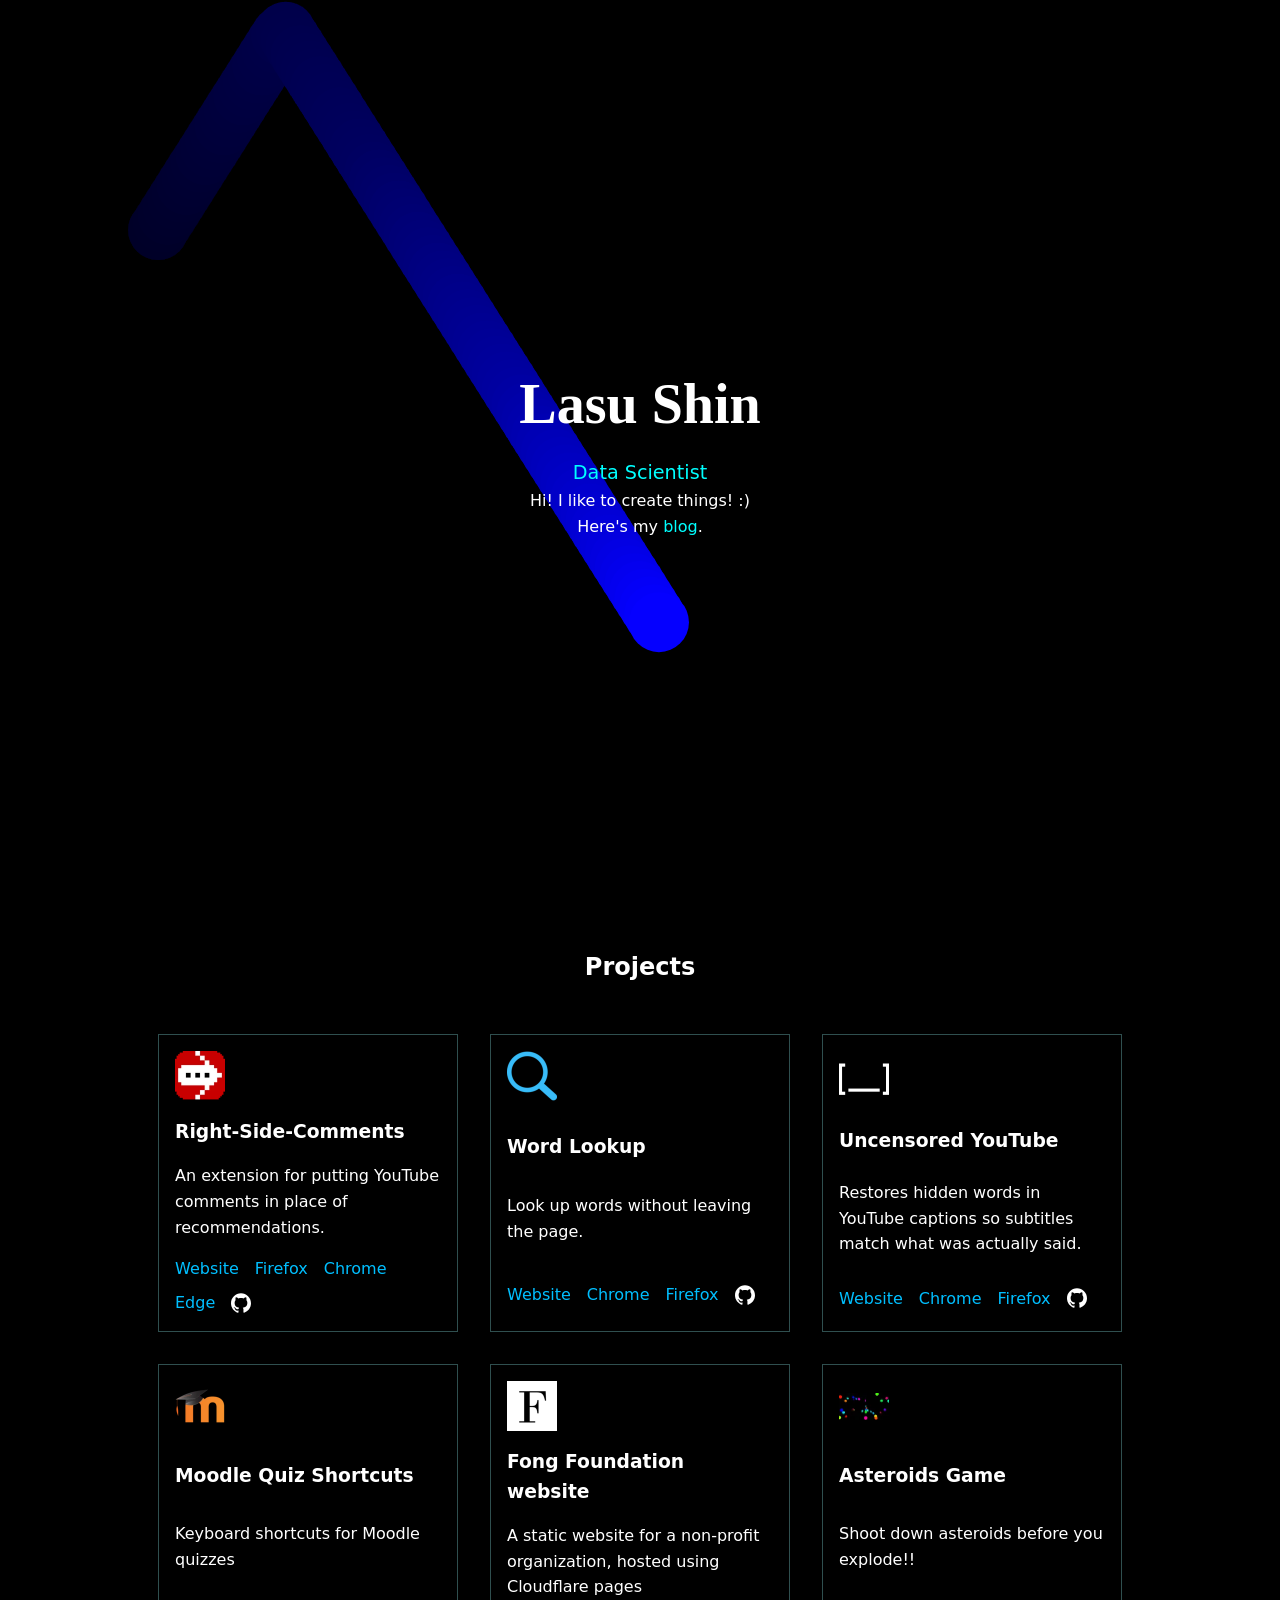
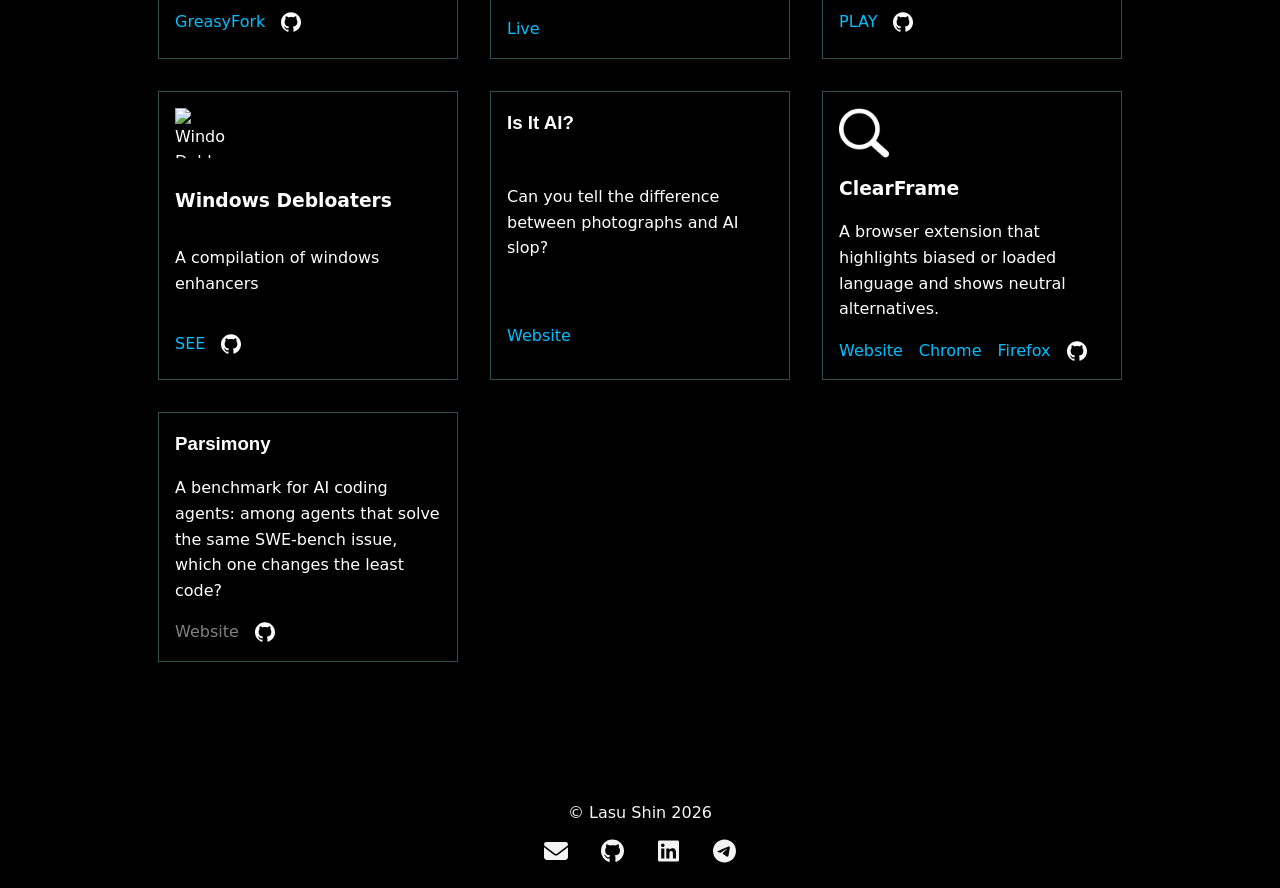
==== index.html @ c6acee77 "Update project pages, add Parsimony, harden headers - Rewrite Word Lookup page for v0.3.0 with scree" ====
<!DOCTYPE html>
<html lang="en">
<head>
    <meta charset="UTF-8">
    <meta name="viewport" content="width=device-width, initial-scale=1.0">
    <title>Lasu Shin | Data Scientist</title>
    <meta name="description" content="Lasu Shin is a data scientist building RAG systems, data visualizations, browser extensions, and web tools.">
    <meta name="author" content="Lasu Shin">
    <meta name="robots" content="index,follow,max-image-preview:large">
    <meta name="theme-color" content="#000000">
    <link rel="canonical" href="https://lasu.dev/">
    <meta property="og:title" content="Lasu Shin | Data Scientist">
    <meta property="og:description" content="Projects and writing by Lasu Shin, including RAG systems, data visualizations, browser extensions, and web tools.">
    <meta property="og:type" content="website">
    <meta property="og:url" content="https://lasu.dev/">
    <meta property="og:site_name" content="lasu.dev">
    <meta property="og:image" content="https://lasu.dev/favicon.png">
    <meta name="twitter:card" content="summary">
    <meta name="twitter:title" content="Lasu Shin | Data Scientist">
    <meta name="twitter:description" content="RAG systems, data visualizations, browser extensions, web tools, and writing by Lasu Shin.">
    <meta name="twitter:image" content="https://lasu.dev/favicon.png">
    <link rel="icon" href="favicon.png" type="image/png">
    <link rel="stylesheet" href="styles.css">
    <link rel="stylesheet" href="assets/site-chrome.css">
    <script type="application/ld+json">
        {
            "@context": "https://schema.org",
            "@type": "Person",
            "name": "Lasu Shin",
            "url": "https://lasu.dev/",
            "jobTitle": "Data Scientist",
            "sameAs": [
                "https://github.com/La5u",
                "https://linkedin.com/in/lasushin",
                "https://t.me/lasushin"
            ]
        }
    </script>
</head>
<body>
    <div id="particles-js" aria-hidden="true"></div>
    <main class="container">
        <header>
            <h1 id="name" class="random-font">Lasu Shin</h1>
            <p class="subtitle">Data Scientist</p>
            <p>Hi! I like to create things! :)<br>
          Here's my <a href="blog">blog</a>.</p>

        </header>

        <section aria-labelledby="projects">
        <h2 id="projects">Projects</h2>

        <div class="project-grid">
            <article class="project-card">
                <img src="rsc.webp" width="50" height="50" alt="Right-Side-Comments extension icon" loading="lazy" decoding="async">
                <h3>Right-Side-Comments</h3>
                <p>An extension for putting YouTube comments in place of recommendations.</p>
                <div class="project-links">
                    <a href="right-side-comments/" target="_blank" rel="noreferrer">Website</a>

                    <a href="https://addons.mozilla.org/en-US/firefox/addon/right-side-comments/" target="_blank" rel="noreferrer">Firefox</a>

                    <a href="https://chromewebstore.google.com/detail/right-side-commments/dbbdaiekbopmfbjdchgggfeabapnacnh" target="_blank" rel="noreferrer">Chrome</a>
                    <a href="https://microsoftedge.microsoft.com/addons/detail/ijamadlnojogehkdlgpgmhohcffpofld" target="_blank" rel="noreferrer">Edge</a>
                    <a class="github-link" href="https://github.com/La5u/Right-Side-Comments" target="_blank" rel="noreferrer" aria-label="Right-Side-Comments GitHub repository"><span class="sr-only">GitHub</span></a>
                </div>
            </article>
            <article class="project-card">
                <img src="word-lookup/assets/icon-tile.webp" width="50" height="50" alt="Word Lookup icon" loading="lazy" decoding="async">
                <h3>Word Lookup</h3>
                <p>Look up words without leaving the page.</p>
                <div class="project-links">
                    <a href="word-lookup/" target="_blank" rel="noreferrer">Website</a>
                    <a href="https://chromewebstore.google.com/detail/word-lookup/fmkaeiligcgpdmmblhkjangciejijpco" target="_blank" rel="noreferrer">Chrome</a>
                    <a href="https://addons.mozilla.org/en-US/firefox/addon/word_lookup/" target="_blank" rel="noreferrer">Firefox</a>
                    <a class="github-link" href="https://github.com/La5u/word-lookup" target="_blank" rel="noreferrer" aria-label="Word Lookup GitHub repository"><span class="sr-only">GitHub</span></a>
                </div>
            </article>
            <article class="project-card">
                <img src="assets/uncensored.png" alt="Uncensored YouTube icon" loading="lazy" decoding="async">
                <h3>Uncensored YouTube</h3>
                <p>Restores hidden words in YouTube captions so subtitles match what was actually said.</p>
                <div class="project-links">
                    <a href="uncensored/" target="_blank" rel="noreferrer">Website</a>
                    <a href="https://chromewebstore.google.com/detail/uncensored-youtube/mbclkeohmlkedanbdcinenopclibbjko" target="_blank" rel="noreferrer">Chrome</a>
                    <a href="https://addons.mozilla.org/en-US/firefox/addon/uncensored/" target="_blank" rel="noreferrer">Firefox</a>
                    <a class="github-link" href="https://github.com/La5u/Uncensored-Youtube" target="_blank" rel="noreferrer" aria-label="Uncensored YouTube GitHub repository"><span class="sr-only">GitHub</span></a>
                </div>
            </article>
            <article class="project-card">
                <img src="moodle.webp" width="50" height="50" alt="Moodle Quiz Shortcuts icon" loading="lazy" decoding="async">
                <h3>Moodle Quiz Shortcuts</h3>
                <p>Keyboard shortcuts for Moodle quizzes</p>
                <div class="project-links">
                    <a href="https://greasyfork.org/en/scripts/524310-moodle-quiz-shorcuts" target="_blank" rel="noreferrer">GreasyFork</a>
                    <a class="github-link" href="https://github.com/La5u/Moodle-Quiz-Shortcuts" target="_blank" rel="noreferrer" aria-label="Moodle Quiz Shortcuts GitHub repository"><span class="sr-only">GitHub</span></a>
                </div>
            </article>
            <article class="project-card">
                <img src="F.webp" width="50" height="50" alt="Fong Foundation website icon" loading="lazy" decoding="async">
                <h3>Fong Foundation website</h3>

                <p>A static website for a non-profit organization, hosted using Cloudflare pages</p>
                <div class="project-links">
                    <a href="https://fongfoundation.org" target="_blank" rel="noreferrer">Live</a>
                </div>
            </article>
            <article class="project-card">
                <img src="space.webp" width="50" height="50" alt="Asteroids Game screenshot" loading="lazy" decoding="async">
                <h3>Asteroids Game</h3>
                <p>Shoot down asteroids before you explode!!</p>
                <div class="project-links">
                    <a href="https://la5u.github.io/asteroids" target="_blank" rel="noreferrer">PLAY</a>
                    <a class="github-link" href="https://github.com/La5u/asteroids" target="_blank" rel="noreferrer" aria-label="Asteroids Game GitHub repository"><span class="sr-only">GitHub</span></a>
                </div>
            </article>
            <article class="project-card">
                <img src="windows.png" alt="Windows Debloaters icon" loading="lazy" decoding="async">
                <h3>Windows Debloaters</h3>
                <p>A compilation of windows enhancers</p>
                <div class="project-links">
                    <a href="https://la5u.github.io/windows-debloaters" target="_blank" rel="noreferrer">SEE</a>
                    <a class="github-link" href="https://github.com/La5u/windows-debloaters" target="_blank" rel="noreferrer" aria-label="Windows Debloaters GitHub repository"><span class="sr-only">GitHub</span></a>
                </div>
            </article>
            <article class="project-card">
                <h3 class="text-title">Is It AI?</h3>
                <p>Can you tell the difference between photographs and AI slop?</p>
                <div class="project-links">
                    <a href="https://isitai.lasu.dev" target="_blank" rel="noreferrer">Website</a>
                </div>
            </article>
            <article class="project-card">
                <img class="invert-icon" src="clearframe.png" width="50" height="50" alt="ClearFrame icon" loading="lazy" decoding="async">
                <h3>ClearFrame</h3>
                <p>A browser extension that highlights biased or loaded language and shows neutral alternatives.</p>
                <div class="project-links">
                    <a href="clearframe/" target="_blank" rel="noreferrer">Website</a>
                    <a href="https://chromewebstore.google.com/detail/clearframe/nkijmgimgocgagenbmgjjchaepjlcked" target="_blank" rel="noreferrer">Chrome</a>
                    <a href="https://addons.mozilla.org/en-US/firefox/addon/clearframe/" target="_blank" rel="noreferrer">Firefox</a>
                    <a class="github-link" href="https://github.com/La5u/clearframe" target="_blank" rel="noreferrer" aria-label="ClearFrame GitHub repository"><span class="sr-only">GitHub</span></a>
                </div>
            </article>
            <article class="project-card">
                <h3 class="text-title">Parsimony</h3>
                <p>A benchmark for AI coding agents: among agents that solve the same SWE-bench issue, which one changes the least code?</p>
                <div class="project-links">
                    <span class="project-link-soon" title="Coming soon">Website</span>
                    <a class="github-link" href="https://github.com/La5u/Parsimony" target="_blank" rel="noreferrer" aria-label="Parsimony GitHub repository"><span class="sr-only">GitHub</span></a>
                </div>
            </article>
        </div>
        <a class="hidden-source-link" href="https://github.com/La5u/lasu.dev" target="_blank" rel="noreferrer">Source code</a>
        </section>

    </main>
    <footer class="site-footer">
        <p class="copyright">© Lasu Shin <span data-current-year>2026</span></p>
        <nav class="social-links">

            <a href="mailto:lasushin@proton.me" target="_blank" rel="noreferrer" class="social-icon" aria-label="Email Lasu Shin">
                <span class="site-icon site-icon--envelope" aria-hidden="true"></span>
            </a>
            <a href="https://github.com/La5u" target="_blank" rel="noreferrer" class="social-icon" aria-label="Lasu Shin on GitHub">
                <span class="site-icon site-icon--github" aria-hidden="true"></span>
            </a>
            <a href="https://linkedin.com/in/lasushin" target="_blank" rel="noreferrer" class="social-icon" aria-label="Lasu Shin on LinkedIn">
                <span class="site-icon site-icon--linkedin" aria-hidden="true"></span>
            </a>
            <a href="https://t.me/lasushin" target="_blank" rel="noreferrer" class="social-icon" aria-label="Lasu Shin on Telegram">
                <span class="site-icon site-icon--telegram" aria-hidden="true"></span>
            </a>

        </nav>

    </footer>
    <script defer src="particles-config.js"></script>
    <script defer src="bounce-animation.js"></script>
    <script defer src="app.js"></script>
</body>
</html>
---- styles.css ----
* {
    margin: 0;
    padding: 0;
    box-sizing: border-box;
    scrollbar-width: none;
}

body {
    font-family: 'Segoe UI', system-ui, -apple-system, sans-serif;
    line-height: 1.6;
    color: white;
    background-color: black;
}

.container {
    margin: 0 auto;
    display: grid;
}

header {
    position: absolute;
    top: 50%;
    left: 50%;
    transform: translate(-50%, -50%);
    text-align: center;
    color: white;
    z-index: 10;
}
header a{
  color: cyan;
  text-decoration: none;
}

h1 {
    font-size: 3.5rem;
    margin-bottom: 0.5rem;
    color: white;
}


.subtitle {
    font-size: 1.2rem;
    color: #0ff;
}


h2 {
    text-align: center;
    margin: 3rem;
    color: white;
}

.project-grid {
    display: grid;
    grid-template-columns: repeat(auto-fill, 300px);
    justify-content: center;
    gap: 2rem;
    margin-bottom: 4rem;
}

.project-card {
    display:inline-grid;
    background: black;
    color: white;
    padding: 1rem;
    border: 1px solid darkslategray;
    transition: transform 0.4s ease;
    width: 300px;
}

.project-card:hover {
    transform: translateY(-5px);
}

.project-card--pending {
    opacity: 0;
    transform: translateY(20px);
}

.project-card--visible {
    opacity: 1;
    transform: translateY(0);
    transition: opacity 0.5s ease, transform 0.5s ease;
}

.project-card h3 {
    margin-bottom: 1rem;
    color: white;
}

.project-card .text-title {
    font-family: Arial, Helvetica, sans-serif;
    font-weight: 800;
}


.project-links {
    margin-top: 1rem;
    display: flex;
    flex-wrap: wrap;
    align-items: center;
    gap: 0.5rem 1rem;
}

.project-links a {
    text-decoration: none;
    color: deepskyblue;
    font-weight: 500;
}

.project-link-soon {
    color: gray;
    font-weight: 500;
    cursor: default;
}

.project-links a:hover {
    text-decoration: underline;
    color: white;
}

.project-card img {
    width: 50px;
    height: 50px;
    object-fit: contain;
    margin-bottom: 1rem;
}

.invert-icon {
    filter: invert(1);
}

.hidden-source-link {
    display: inline-block;
    margin-top: 1rem;
    color: #000;
    text-decoration: none;
}

.hidden-source-link:hover,
.hidden-source-link:focus-visible {
    color: white;
    text-decoration: underline;
}

#particles-js {
    z-index: 0;
    position: relative;
    height: 100vh;
    overflow: hidden;
    background: #000;
    pointer-events: auto;
}

.bounce-canvas {
    position: absolute;
    inset: 0;
    display: block;
    width: 100%;
    height: 100%;
    pointer-events: none;
}
a.github-link {
    display: inline-block;
    width: 20px;
    height: 20px;
    background-image: url('assets/browser-icons/github.svg');
    background-size: contain;
    background-repeat: no-repeat;
    background-position: center;
    filter: invert(1);
    transition: transform 0.2s ease;
}

.sr-only {
    position: absolute;
    width: 1px;
    height: 1px;
    padding: 0;
    margin: -1px;
    overflow: hidden;
    clip: rect(0, 0, 0, 0);
    white-space: nowrap;
    border: 0;
}

body.recommendations-page {
    min-height: 100vh;
    background:
        radial-gradient(circle at top left, rgba(0, 255, 255, 0.12), transparent 28%),
        radial-gradient(circle at top right, rgba(0, 191, 255, 0.08), transparent 22%),
        #050505;
}

.recommendations-shell {
    width: min(920px, calc(100vw - 2rem));
    margin: 0 auto;
    padding: 3rem 0 4rem;
}

.recommendations-hero {
    margin-bottom: 2rem;
}

.recommendations-hero h1 {
    font-size: clamp(1.75rem, 9vw, 3.5rem);
    overflow-wrap: anywhere;
    margin-bottom: 0.75rem;
}

.recommendations-hero p,
.recommendations-hero a {
    color: #c6fbff;
}

.recommendation-section {
    margin-bottom: 2rem;
    padding: 1.25rem 1.25rem 1rem;
    border: 1px solid #16343a;
    background: rgba(0, 0, 0, 0.72);
    backdrop-filter: blur(6px);
}

.recommendation-section h2 {
    margin: 0 0 1rem;
    text-align: left;
}

.recommendation-list {
    list-style: disc;
    padding-left: 1.25rem;
}

.recommendation-list li {
    margin-bottom: 0.85rem;
}

.recommendation-note {
    color: #9ec7cc;
}

.recommendation-link {
    color: #fff;
    text-decoration: none;
}

.recommendation-link:hover,
.recommendation-link:focus-visible {
    text-decoration: underline;
}

.risk-warning {
    margin-left: 0.3rem;
    color: #ffd43b;
    cursor: help;
}

.store-links {
    display: inline-flex;
    flex-wrap: wrap;
    align-items: center;
    gap: 0.5rem;
    margin-left: 0.5rem;
}

.store-link {
    display: inline-flex;
    align-items: center;
    justify-content: center;
    width: 1.85rem;
    height: 1.85rem;
    border: 1px solid #23444b;
    color: #7fe7ff;
    text-decoration: none;
}

.store-link:hover {
    color: #fff;
    border-color: #7fe7ff;
}

.paid-marker {
    color: #5cff8d;
    font-weight: 700;
}

@media (max-width: 640px) {
    .recommendations-shell {
        width: min(920px, calc(100vw - 1.25rem));
        padding-top: 1.5rem;
    }

    .recommendation-section {
        padding: 1rem 1rem 0.8rem;
    }
}
---- assets/site-chrome.css ----
:root {
  --site-bg: #000;
  --site-fg: #f4f4f5;
  --site-muted: #a1a1aa;
  --site-border: #27272a;
  --site-link: #d4d4d8;
  --site-max: 1100px;
}

.site-icon {
  display: inline-block;
  width: 1em;
  height: 1em;
  background-color: currentColor;
  vertical-align: -0.125em;
  -webkit-mask: center / contain no-repeat;
  mask: center / contain no-repeat;
}

.site-icon--envelope {
  -webkit-mask-image: url('/assets/icons/envelope.svg');
  mask-image: url('/assets/icons/envelope.svg');
}

.site-icon--github {
  -webkit-mask-image: url('/assets/icons/github.svg');
  mask-image: url('/assets/icons/github.svg');
}

.site-icon--linkedin {
  -webkit-mask-image: url('/assets/icons/linkedin.svg');
  mask-image: url('/assets/icons/linkedin.svg');
}

.site-icon--telegram {
  -webkit-mask-image: url('/assets/icons/telegram.svg');
  mask-image: url('/assets/icons/telegram.svg');
}

.site-icon--app-store-ios {
  -webkit-mask-image: url('/assets/icons/app-store-ios.svg');
  mask-image: url('/assets/icons/app-store-ios.svg');
}

.site-icon--google-play {
  -webkit-mask-image: url('/assets/icons/google-play.svg');
  mask-image: url('/assets/icons/google-play.svg');
}

.site-icon--steam {
  -webkit-mask-image: url('/assets/icons/steam.svg');
  mask-image: url('/assets/icons/steam.svg');
}

.site-icon--triangle-exclamation {
  -webkit-mask-image: url('/assets/icons/triangle-exclamation.svg');
  mask-image: url('/assets/icons/triangle-exclamation.svg');
}

.site-nav {
  border-bottom: 1px solid var(--site-border);
}

.site-nav__inner {
  width: min(var(--site-max), calc(100% - 2rem));
  margin: 0 auto;
  position: relative;
}

.site-nav__links {
  display: flex;
  flex-wrap: wrap;
  align-items: center;
  justify-content: center;
  gap: 1.5rem 3rem;
  min-height: 64px;
}

.site-nav__languages {
  position: absolute;
  top: 50%;
  right: 0;
  transform: translateY(-50%);
}

.site-nav a {
  color: var(--site-link);
  text-decoration: none;
}

.site-nav a:hover,
.site-nav a:focus-visible,
.site-nav a[aria-current="page"] {
  color: var(--site-fg);
}

.site-footer {
  margin-top: 1.5rem;
  padding: 0.5rem 1rem 1rem;
  color: var(--site-fg);
  text-align: center;
}

.site-footer .social-links {
  display: flex;
  flex-wrap: wrap;
  justify-content: center;
  gap: 2rem;
  padding-top: 0.5rem;
}

.site-footer .social-icon {
  color: inherit;
  font-size: 1.5rem;
  transition: color 0.3s ease;
}

.site-footer .social-icon:hover,
.site-footer .social-icon:focus-visible {
  color: var(--site-muted);
}

@media (max-width: 700px) {
  .site-nav__languages {
    position: static;
    padding-bottom: 0.75rem;
    text-align: center;
    transform: none;
  }
}

:focus-visible {
  outline: 2px solid currentColor;
  outline-offset: 3px;
}

@media (prefers-reduced-motion: reduce) {
  html {
    scroll-behavior: auto;
  }

  *,
  *::before,
  *::after {
    transition-duration: 0.01ms !important;
    animation-duration: 0.01ms !important;
    animation-iteration-count: 1 !important;
  }
}
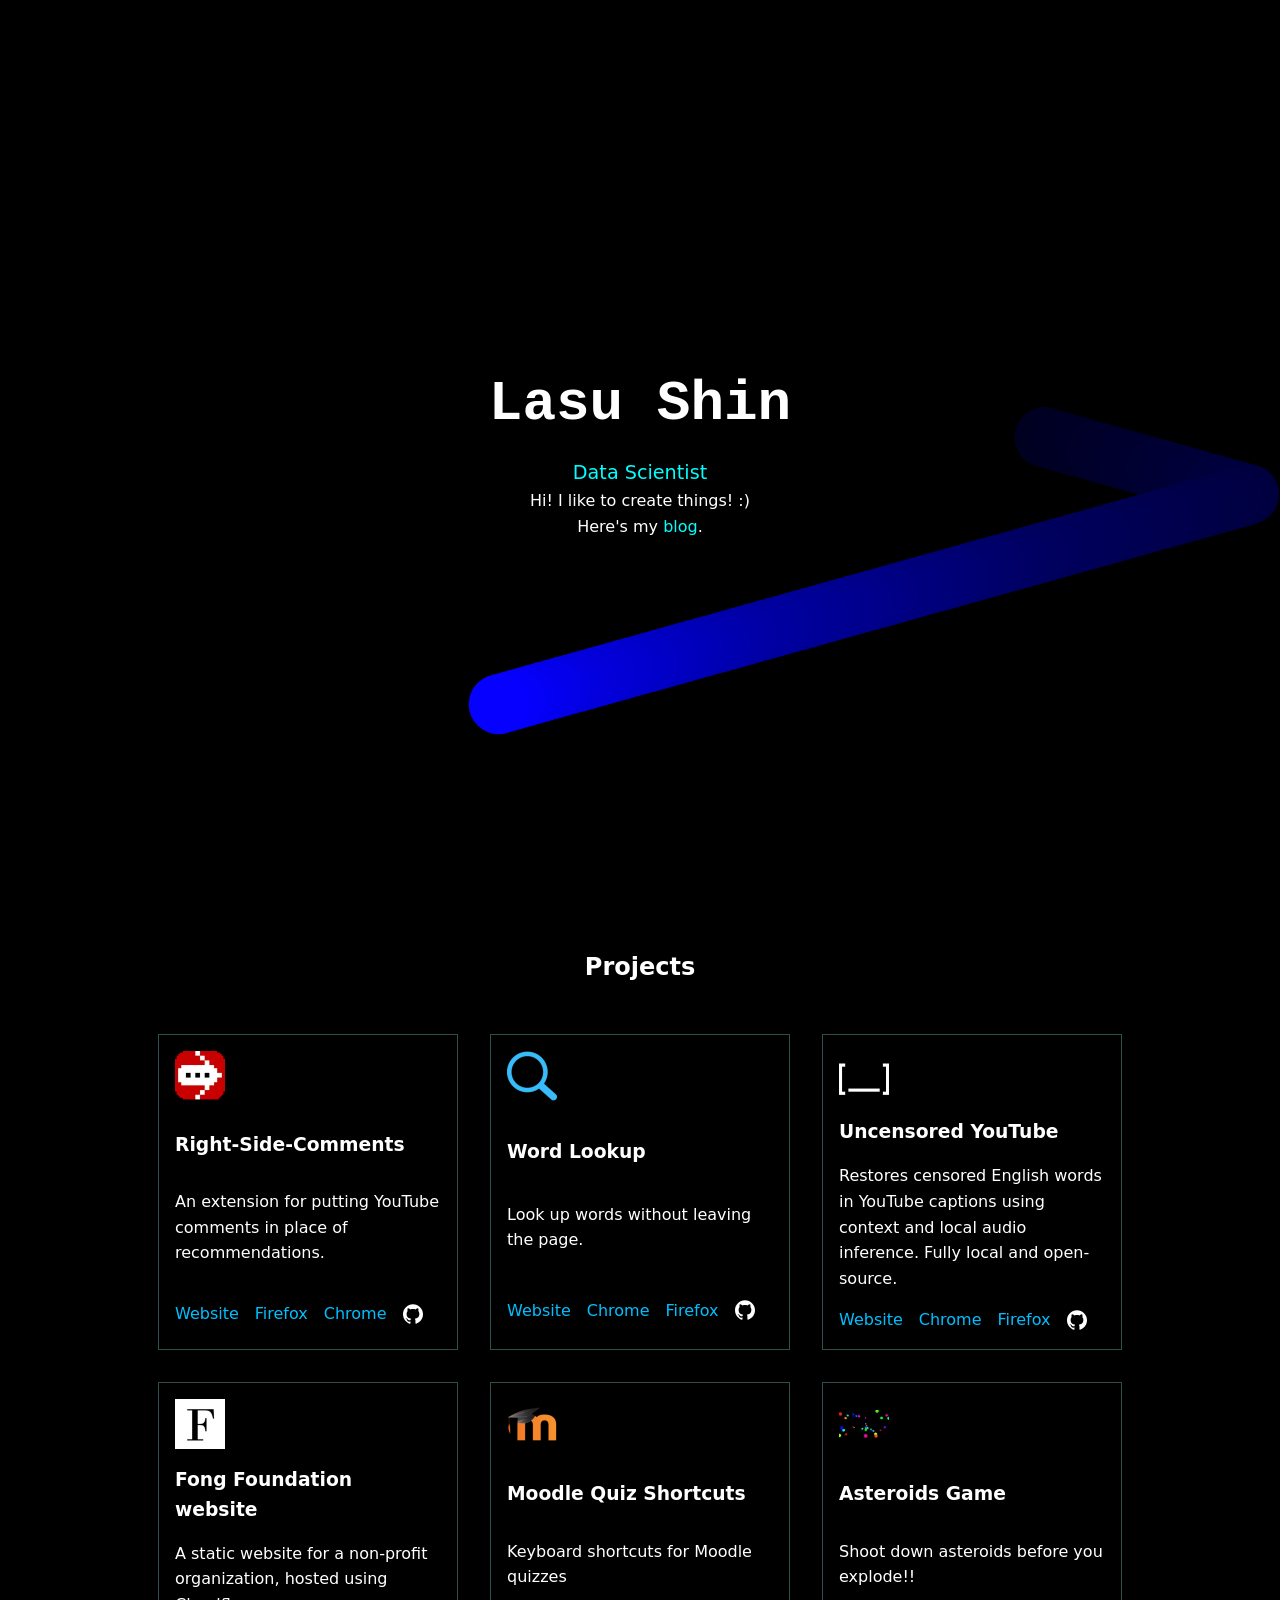
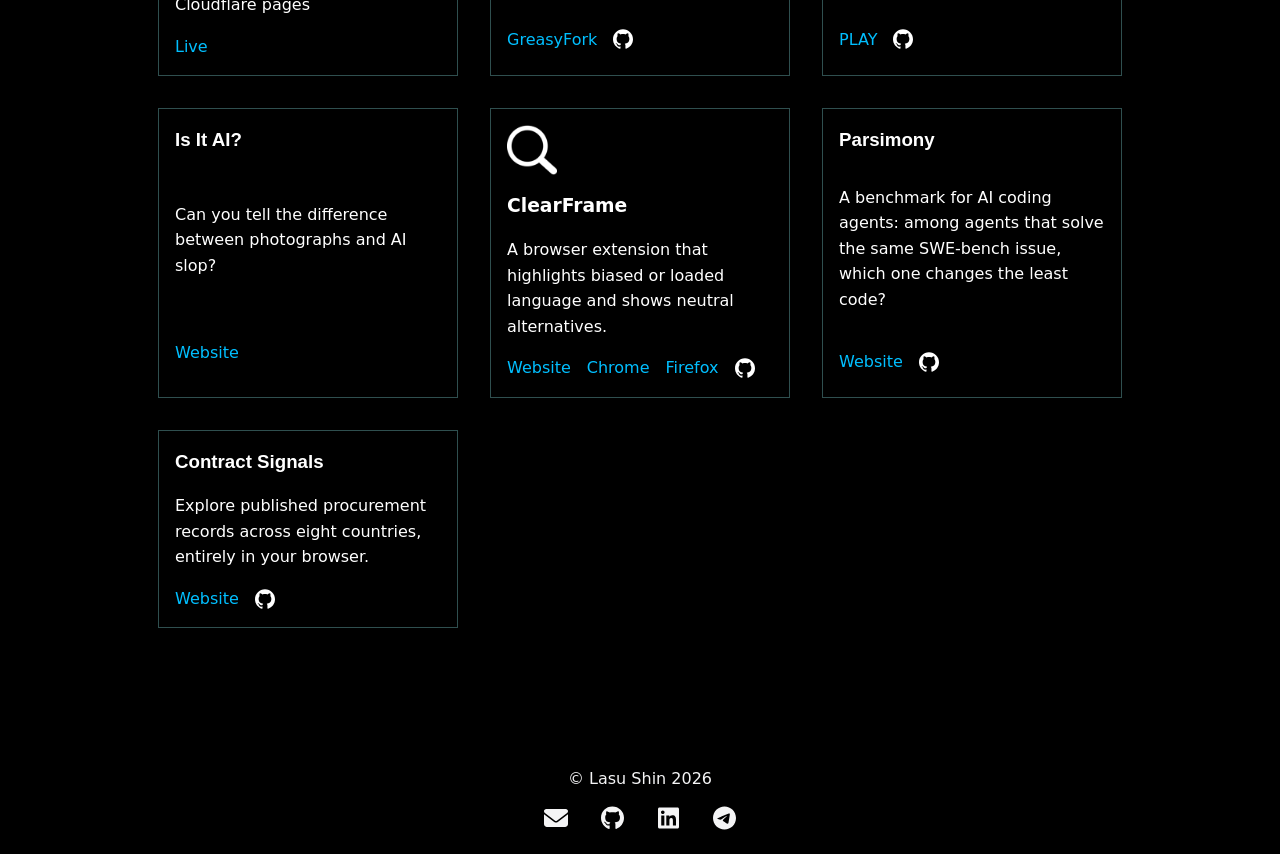
==== commit 2ef5b92a: "Update project listings and caption copy, add blog posts" ====
--- a/index.html
+++ b/index.html
@@ -62,7 +62,6 @@
                     <a href="https://addons.mozilla.org/en-US/firefox/addon/right-side-comments/" target="_blank" rel="noreferrer">Firefox</a>
 
                     <a href="https://chromewebstore.google.com/detail/right-side-commments/dbbdaiekbopmfbjdchgggfeabapnacnh" target="_blank" rel="noreferrer">Chrome</a>
-                    <a href="https://microsoftedge.microsoft.com/addons/detail/ijamadlnojogehkdlgpgmhohcffpofld" target="_blank" rel="noreferrer">Edge</a>
                     <a class="github-link" href="https://github.com/La5u/Right-Side-Comments" target="_blank" rel="noreferrer" aria-label="Right-Side-Comments GitHub repository"><span class="sr-only">GitHub</span></a>
                 </div>
             </article>
@@ -80,12 +79,21 @@
             <article class="project-card">
                 <img src="assets/uncensored.png" alt="Uncensored YouTube icon" loading="lazy" decoding="async">
                 <h3>Uncensored YouTube</h3>
-                <p>Restores hidden words in YouTube captions so subtitles match what was actually said.</p>
+                <p>Restores censored English words in YouTube captions using context and local audio inference. Fully local and open-source.</p>
                 <div class="project-links">
                     <a href="uncensored/" target="_blank" rel="noreferrer">Website</a>
                     <a href="https://chromewebstore.google.com/detail/uncensored-youtube/mbclkeohmlkedanbdcinenopclibbjko" target="_blank" rel="noreferrer">Chrome</a>
                     <a href="https://addons.mozilla.org/en-US/firefox/addon/uncensored/" target="_blank" rel="noreferrer">Firefox</a>
                     <a class="github-link" href="https://github.com/La5u/Uncensored-Youtube" target="_blank" rel="noreferrer" aria-label="Uncensored YouTube GitHub repository"><span class="sr-only">GitHub</span></a>
+                </div>
+            </article>
+            <article class="project-card">
+                <img src="F.webp" width="50" height="50" alt="Fong Foundation website icon" loading="lazy" decoding="async">
+                <h3>Fong Foundation website</h3>
+
+                <p>A static website for a non-profit organization, hosted using Cloudflare pages</p>
+                <div class="project-links">
+                    <a href="https://fongfoundation.org" target="_blank" rel="noreferrer">Live</a>
                 </div>
             </article>
             <article class="project-card">
@@ -98,30 +106,12 @@
                 </div>
             </article>
             <article class="project-card">
-                <img src="F.webp" width="50" height="50" alt="Fong Foundation website icon" loading="lazy" decoding="async">
-                <h3>Fong Foundation website</h3>
-
-                <p>A static website for a non-profit organization, hosted using Cloudflare pages</p>
-                <div class="project-links">
-                    <a href="https://fongfoundation.org" target="_blank" rel="noreferrer">Live</a>
-                </div>
-            </article>
-            <article class="project-card">
                 <img src="space.webp" width="50" height="50" alt="Asteroids Game screenshot" loading="lazy" decoding="async">
                 <h3>Asteroids Game</h3>
                 <p>Shoot down asteroids before you explode!!</p>
                 <div class="project-links">
                     <a href="https://la5u.github.io/asteroids" target="_blank" rel="noreferrer">PLAY</a>
                     <a class="github-link" href="https://github.com/La5u/asteroids" target="_blank" rel="noreferrer" aria-label="Asteroids Game GitHub repository"><span class="sr-only">GitHub</span></a>
-                </div>
-            </article>
-            <article class="project-card">
-                <img src="windows.png" alt="Windows Debloaters icon" loading="lazy" decoding="async">
-                <h3>Windows Debloaters</h3>
-                <p>A compilation of windows enhancers</p>
-                <div class="project-links">
-                    <a href="https://la5u.github.io/windows-debloaters" target="_blank" rel="noreferrer">SEE</a>
-                    <a class="github-link" href="https://github.com/La5u/windows-debloaters" target="_blank" rel="noreferrer" aria-label="Windows Debloaters GitHub repository"><span class="sr-only">GitHub</span></a>
                 </div>
             </article>
             <article class="project-card">
@@ -146,8 +136,16 @@
                 <h3 class="text-title">Parsimony</h3>
                 <p>A benchmark for AI coding agents: among agents that solve the same SWE-bench issue, which one changes the least code?</p>
                 <div class="project-links">
-                    <span class="project-link-soon" title="Coming soon">Website</span>
+                    <a href="https://parsimony.lasu.dev" target="_blank" rel="noreferrer">Website</a>
                     <a class="github-link" href="https://github.com/La5u/Parsimony" target="_blank" rel="noreferrer" aria-label="Parsimony GitHub repository"><span class="sr-only">GitHub</span></a>
+                </div>
+            </article>
+            <article class="project-card">
+                <h3 class="text-title">Contract Signals</h3>
+                <p>Explore published procurement records across eight countries, entirely in your browser.</p>
+                <div class="project-links">
+                    <a href="https://contracts.lasu.dev" target="_blank" rel="noreferrer">Website</a>
+                    <a class="github-link" href="https://github.com/La5u/contract-signals" target="_blank" rel="noreferrer" aria-label="Contract Signals GitHub repository"><span class="sr-only">GitHub</span></a>
                 </div>
             </article>
         </div>
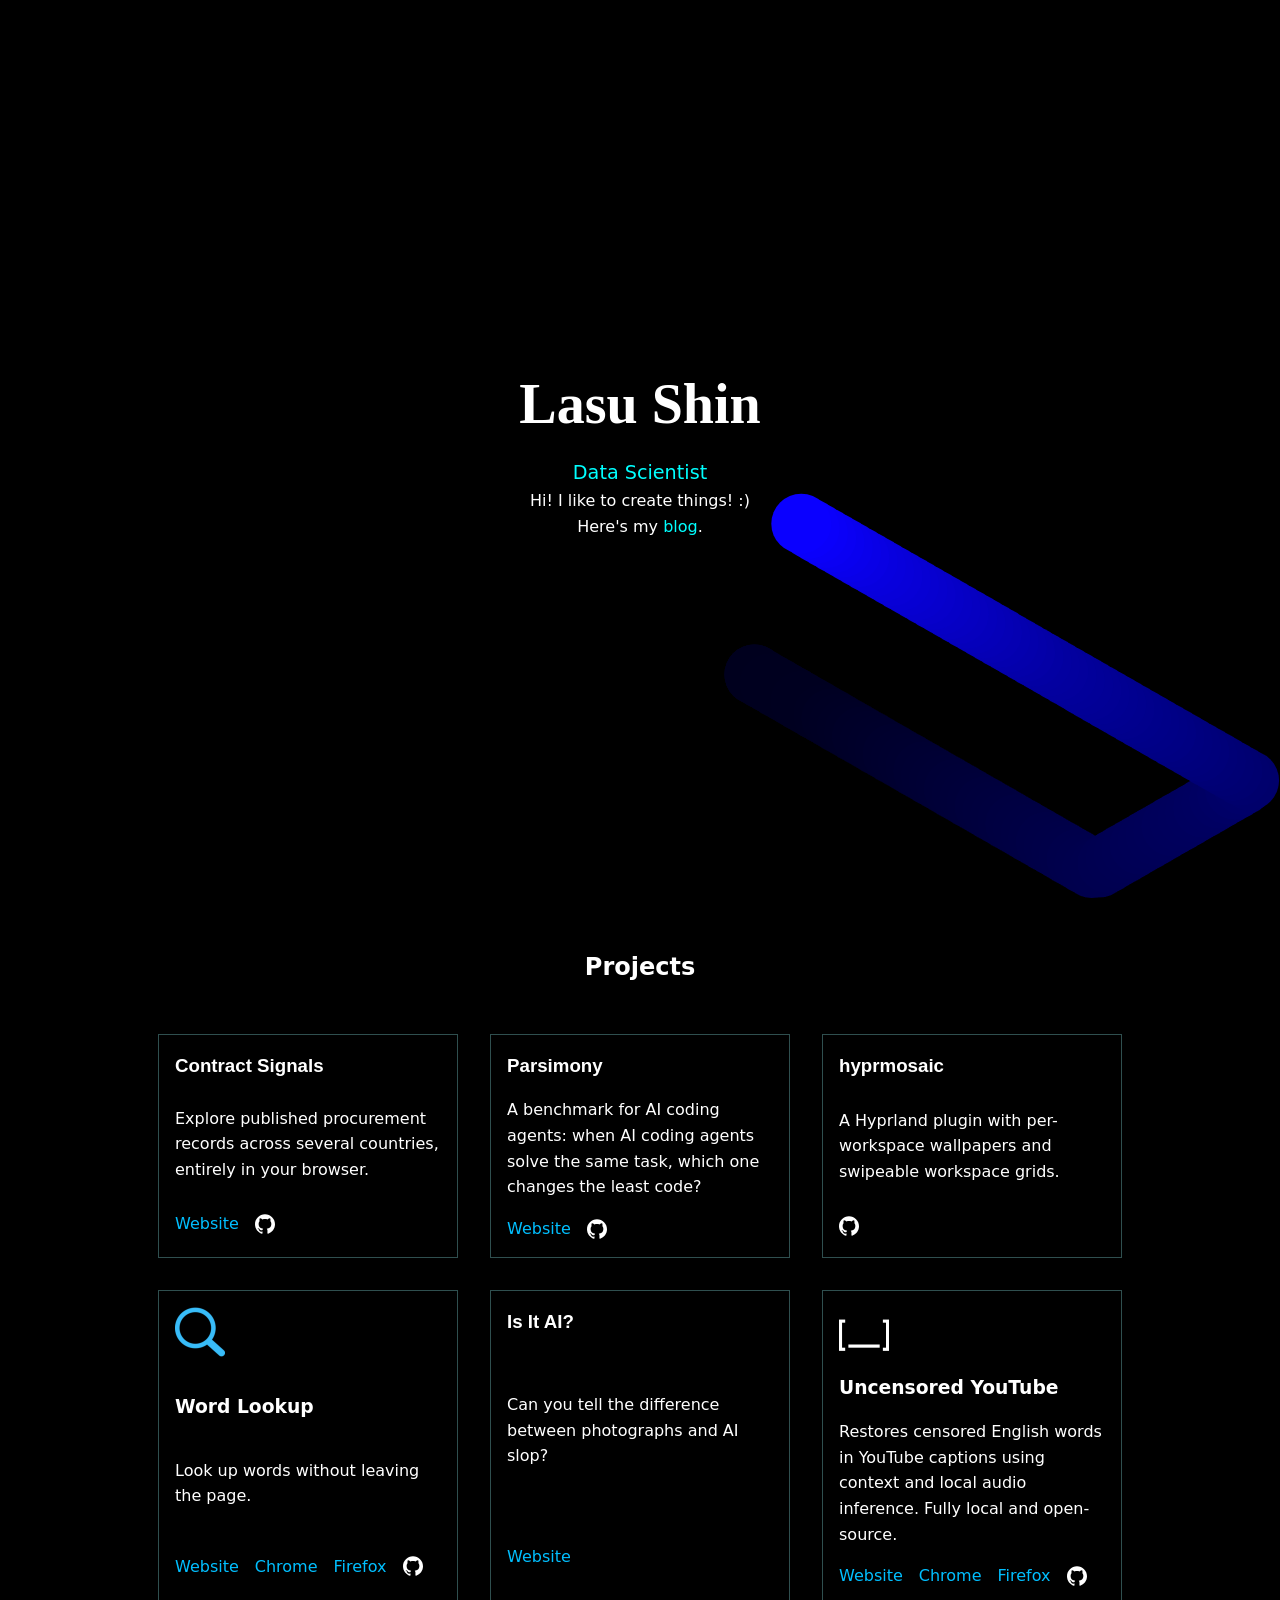
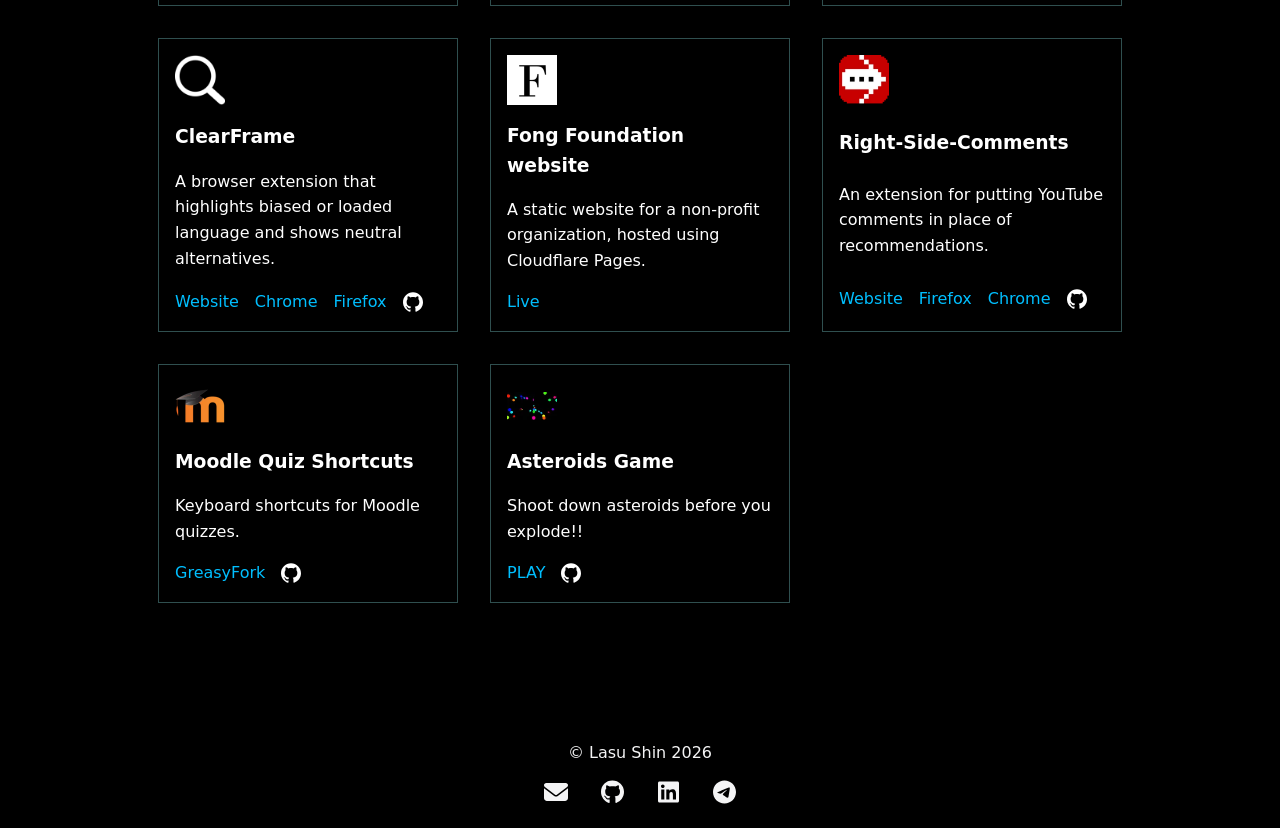
==== commit 43007407: "Polish homepage cards, links and social previews - Pin Contract Signals and Parsimony, sort other ca" ====
--- a/index.html
+++ b/index.html
@@ -4,21 +4,24 @@
     <meta charset="UTF-8">
     <meta name="viewport" content="width=device-width, initial-scale=1.0">
     <title>Lasu Shin | Data Scientist</title>
-    <meta name="description" content="Lasu Shin is a data scientist building RAG systems, data visualizations, browser extensions, and web tools.">
+    <meta name="description" content="Lasu Shin is a data scientist building data visualizations, browser extensions, and web tools.">
     <meta name="author" content="Lasu Shin">
     <meta name="robots" content="index,follow,max-image-preview:large">
     <meta name="theme-color" content="#000000">
     <link rel="canonical" href="https://lasu.dev/">
     <meta property="og:title" content="Lasu Shin | Data Scientist">
-    <meta property="og:description" content="Projects and writing by Lasu Shin, including RAG systems, data visualizations, browser extensions, and web tools.">
+    <meta property="og:description" content="Projects and writing by Lasu Shin, including data visualizations, browser extensions, and web tools.">
     <meta property="og:type" content="website">
     <meta property="og:url" content="https://lasu.dev/">
     <meta property="og:site_name" content="lasu.dev">
-    <meta property="og:image" content="https://lasu.dev/favicon.png">
-    <meta name="twitter:card" content="summary">
+    <meta property="og:image" content="https://lasu.dev/og-image.png">
+    <meta property="og:image:width" content="1200">
+    <meta property="og:image:height" content="630">
+    <meta property="og:image:alt" content="Lasu Shin, data scientist: projects and writing">
+    <meta name="twitter:card" content="summary_large_image">
     <meta name="twitter:title" content="Lasu Shin | Data Scientist">
-    <meta name="twitter:description" content="RAG systems, data visualizations, browser extensions, web tools, and writing by Lasu Shin.">
-    <meta name="twitter:image" content="https://lasu.dev/favicon.png">
+    <meta name="twitter:description" content="Data visualizations, browser extensions, web tools, and writing by Lasu Shin.">
+    <meta name="twitter:image" content="https://lasu.dev/og-image.png">
     <link rel="icon" href="favicon.png" type="image/png">
     <link rel="stylesheet" href="styles.css">
     <link rel="stylesheet" href="assets/site-chrome.css">
@@ -53,16 +56,26 @@
 
         <div class="project-grid">
             <article class="project-card">
-                <img src="rsc.webp" width="50" height="50" alt="Right-Side-Comments extension icon" loading="lazy" decoding="async">
-                <h3>Right-Side-Comments</h3>
-                <p>An extension for putting YouTube comments in place of recommendations.</p>
+                <h3 class="text-title">Contract Signals</h3>
+                <p>Explore published procurement records across several countries, entirely in your browser.</p>
                 <div class="project-links">
-                    <a href="right-side-comments/" target="_blank" rel="noreferrer">Website</a>
-
-                    <a href="https://addons.mozilla.org/en-US/firefox/addon/right-side-comments/" target="_blank" rel="noreferrer">Firefox</a>
-
-                    <a href="https://chromewebstore.google.com/detail/right-side-commments/dbbdaiekbopmfbjdchgggfeabapnacnh" target="_blank" rel="noreferrer">Chrome</a>
-                    <a class="github-link" href="https://github.com/La5u/Right-Side-Comments" target="_blank" rel="noreferrer" aria-label="Right-Side-Comments GitHub repository"><span class="sr-only">GitHub</span></a>
+                    <a href="https://contracts.lasu.dev" target="_blank" rel="noreferrer">Website</a>
+                    <a class="github-link" href="https://github.com/La5u/contract-signals" target="_blank" rel="noreferrer" aria-label="Contract Signals GitHub repository"><span class="sr-only">GitHub</span></a>
+                </div>
+            </article>
+            <article class="project-card">
+                <h3 class="text-title">Parsimony</h3>
+                <p>A benchmark for AI coding agents: when AI coding agents solve the same task, which one changes the least code?</p>
+                <div class="project-links">
+                    <a href="https://parsimony.lasu.dev" target="_blank" rel="noreferrer">Website</a>
+                    <a class="github-link" href="https://github.com/La5u/Parsimony" target="_blank" rel="noreferrer" aria-label="Parsimony GitHub repository"><span class="sr-only">GitHub</span></a>
+                </div>
+            </article>
+            <article class="project-card">
+                <h3 class="text-title">hyprmosaic</h3>
+                <p>A Hyprland plugin with per-workspace wallpapers and swipeable workspace grids.</p>
+                <div class="project-links">
+                    <a class="github-link" href="https://github.com/La5u/hyprmosaic" target="_blank" rel="noreferrer" aria-label="hyprmosaic GitHub repository"><span class="sr-only">GitHub</span></a>
                 </div>
             </article>
             <article class="project-card">
@@ -70,38 +83,69 @@
                 <h3>Word Lookup</h3>
                 <p>Look up words without leaving the page.</p>
                 <div class="project-links">
-                    <a href="word-lookup/" target="_blank" rel="noreferrer">Website</a>
+                    <a href="word-lookup/">Website</a>
                     <a href="https://chromewebstore.google.com/detail/word-lookup/fmkaeiligcgpdmmblhkjangciejijpco" target="_blank" rel="noreferrer">Chrome</a>
                     <a href="https://addons.mozilla.org/en-US/firefox/addon/word_lookup/" target="_blank" rel="noreferrer">Firefox</a>
                     <a class="github-link" href="https://github.com/La5u/word-lookup" target="_blank" rel="noreferrer" aria-label="Word Lookup GitHub repository"><span class="sr-only">GitHub</span></a>
                 </div>
             </article>
             <article class="project-card">
-                <img src="assets/uncensored.png" alt="Uncensored YouTube icon" loading="lazy" decoding="async">
+                <h3 class="text-title">Is It AI?</h3>
+                <p>Can you tell the difference between photographs and AI slop?</p>
+                <div class="project-links">
+                    <a href="https://isitai.lasu.dev" target="_blank" rel="noreferrer">Website</a>
+                </div>
+            </article>
+            <article class="project-card">
+                <img src="assets/uncensored.png" width="50" height="50" alt="Uncensored YouTube icon" loading="lazy" decoding="async">
                 <h3>Uncensored YouTube</h3>
                 <p>Restores censored English words in YouTube captions using context and local audio inference. Fully local and open-source.</p>
                 <div class="project-links">
-                    <a href="uncensored/" target="_blank" rel="noreferrer">Website</a>
+                    <a href="uncensored/">Website</a>
                     <a href="https://chromewebstore.google.com/detail/uncensored-youtube/mbclkeohmlkedanbdcinenopclibbjko" target="_blank" rel="noreferrer">Chrome</a>
                     <a href="https://addons.mozilla.org/en-US/firefox/addon/uncensored/" target="_blank" rel="noreferrer">Firefox</a>
                     <a class="github-link" href="https://github.com/La5u/Uncensored-Youtube" target="_blank" rel="noreferrer" aria-label="Uncensored YouTube GitHub repository"><span class="sr-only">GitHub</span></a>
                 </div>
             </article>
             <article class="project-card">
+                <img class="invert-icon" src="clearframe.png" width="50" height="50" alt="ClearFrame icon" loading="lazy" decoding="async">
+                <h3>ClearFrame</h3>
+                <p>A browser extension that highlights biased or loaded language and shows neutral alternatives.</p>
+                <div class="project-links">
+                    <a href="clearframe/">Website</a>
+                    <a href="https://chromewebstore.google.com/detail/clearframe/nkijmgimgocgagenbmgjjchaepjlcked" target="_blank" rel="noreferrer">Chrome</a>
+                    <a href="https://addons.mozilla.org/en-US/firefox/addon/clearframe/" target="_blank" rel="noreferrer">Firefox</a>
+                    <a class="github-link" href="https://github.com/La5u/clearframe" target="_blank" rel="noreferrer" aria-label="ClearFrame GitHub repository"><span class="sr-only">GitHub</span></a>
+                </div>
+            </article>
+            <article class="project-card">
                 <img src="F.webp" width="50" height="50" alt="Fong Foundation website icon" loading="lazy" decoding="async">
                 <h3>Fong Foundation website</h3>
 
-                <p>A static website for a non-profit organization, hosted using Cloudflare pages</p>
+                <p>A static website for a non-profit organization, hosted using Cloudflare Pages.</p>
                 <div class="project-links">
                     <a href="https://fongfoundation.org" target="_blank" rel="noreferrer">Live</a>
                 </div>
             </article>
             <article class="project-card">
+                <img src="rsc.webp" width="50" height="50" alt="Right-Side-Comments extension icon" loading="lazy" decoding="async">
+                <h3>Right-Side-Comments</h3>
+                <p>An extension for putting YouTube comments in place of recommendations.</p>
+                <div class="project-links">
+                    <a href="right-side-comments/">Website</a>
+
+                    <a href="https://addons.mozilla.org/en-US/firefox/addon/right-side-comments/" target="_blank" rel="noreferrer">Firefox</a>
+
+                    <a href="https://chromewebstore.google.com/detail/right-side-comments/dbbdaiekbopmfbjdchgggfeabapnacnh" target="_blank" rel="noreferrer">Chrome</a>
+                    <a class="github-link" href="https://github.com/La5u/Right-Side-Comments" target="_blank" rel="noreferrer" aria-label="Right-Side-Comments GitHub repository"><span class="sr-only">GitHub</span></a>
+                </div>
+            </article>
+            <article class="project-card">
                 <img src="moodle.webp" width="50" height="50" alt="Moodle Quiz Shortcuts icon" loading="lazy" decoding="async">
                 <h3>Moodle Quiz Shortcuts</h3>
-                <p>Keyboard shortcuts for Moodle quizzes</p>
+                <p>Keyboard shortcuts for Moodle quizzes.</p>
                 <div class="project-links">
-                    <a href="https://greasyfork.org/en/scripts/524310-moodle-quiz-shorcuts" target="_blank" rel="noreferrer">GreasyFork</a>
+                    <a href="https://greasyfork.org/en/scripts/524310" target="_blank" rel="noreferrer">GreasyFork</a>
                     <a class="github-link" href="https://github.com/La5u/Moodle-Quiz-Shortcuts" target="_blank" rel="noreferrer" aria-label="Moodle Quiz Shortcuts GitHub repository"><span class="sr-only">GitHub</span></a>
                 </div>
             </article>
@@ -114,40 +158,6 @@
                     <a class="github-link" href="https://github.com/La5u/asteroids" target="_blank" rel="noreferrer" aria-label="Asteroids Game GitHub repository"><span class="sr-only">GitHub</span></a>
                 </div>
             </article>
-            <article class="project-card">
-                <h3 class="text-title">Is It AI?</h3>
-                <p>Can you tell the difference between photographs and AI slop?</p>
-                <div class="project-links">
-                    <a href="https://isitai.lasu.dev" target="_blank" rel="noreferrer">Website</a>
-                </div>
-            </article>
-            <article class="project-card">
-                <img class="invert-icon" src="clearframe.png" width="50" height="50" alt="ClearFrame icon" loading="lazy" decoding="async">
-                <h3>ClearFrame</h3>
-                <p>A browser extension that highlights biased or loaded language and shows neutral alternatives.</p>
-                <div class="project-links">
-                    <a href="clearframe/" target="_blank" rel="noreferrer">Website</a>
-                    <a href="https://chromewebstore.google.com/detail/clearframe/nkijmgimgocgagenbmgjjchaepjlcked" target="_blank" rel="noreferrer">Chrome</a>
-                    <a href="https://addons.mozilla.org/en-US/firefox/addon/clearframe/" target="_blank" rel="noreferrer">Firefox</a>
-                    <a class="github-link" href="https://github.com/La5u/clearframe" target="_blank" rel="noreferrer" aria-label="ClearFrame GitHub repository"><span class="sr-only">GitHub</span></a>
-                </div>
-            </article>
-            <article class="project-card">
-                <h3 class="text-title">Parsimony</h3>
-                <p>A benchmark for AI coding agents: among agents that solve the same SWE-bench issue, which one changes the least code?</p>
-                <div class="project-links">
-                    <a href="https://parsimony.lasu.dev" target="_blank" rel="noreferrer">Website</a>
-                    <a class="github-link" href="https://github.com/La5u/Parsimony" target="_blank" rel="noreferrer" aria-label="Parsimony GitHub repository"><span class="sr-only">GitHub</span></a>
-                </div>
-            </article>
-            <article class="project-card">
-                <h3 class="text-title">Contract Signals</h3>
-                <p>Explore published procurement records across eight countries, entirely in your browser.</p>
-                <div class="project-links">
-                    <a href="https://contracts.lasu.dev" target="_blank" rel="noreferrer">Website</a>
-                    <a class="github-link" href="https://github.com/La5u/contract-signals" target="_blank" rel="noreferrer" aria-label="Contract Signals GitHub repository"><span class="sr-only">GitHub</span></a>
-                </div>
-            </article>
         </div>
         <a class="hidden-source-link" href="https://github.com/La5u/lasu.dev" target="_blank" rel="noreferrer">Source code</a>
         </section>
@@ -157,7 +167,7 @@
         <p class="copyright">© Lasu Shin <span data-current-year>2026</span></p>
         <nav class="social-links">
 
-            <a href="mailto:lasushin@proton.me" target="_blank" rel="noreferrer" class="social-icon" aria-label="Email Lasu Shin">
+            <a href="mailto:lasushin@proton.me" class="social-icon" aria-label="Email Lasu Shin">
                 <span class="site-icon site-icon--envelope" aria-hidden="true"></span>
             </a>
             <a href="https://github.com/La5u" target="_blank" rel="noreferrer" class="social-icon" aria-label="Lasu Shin on GitHub">
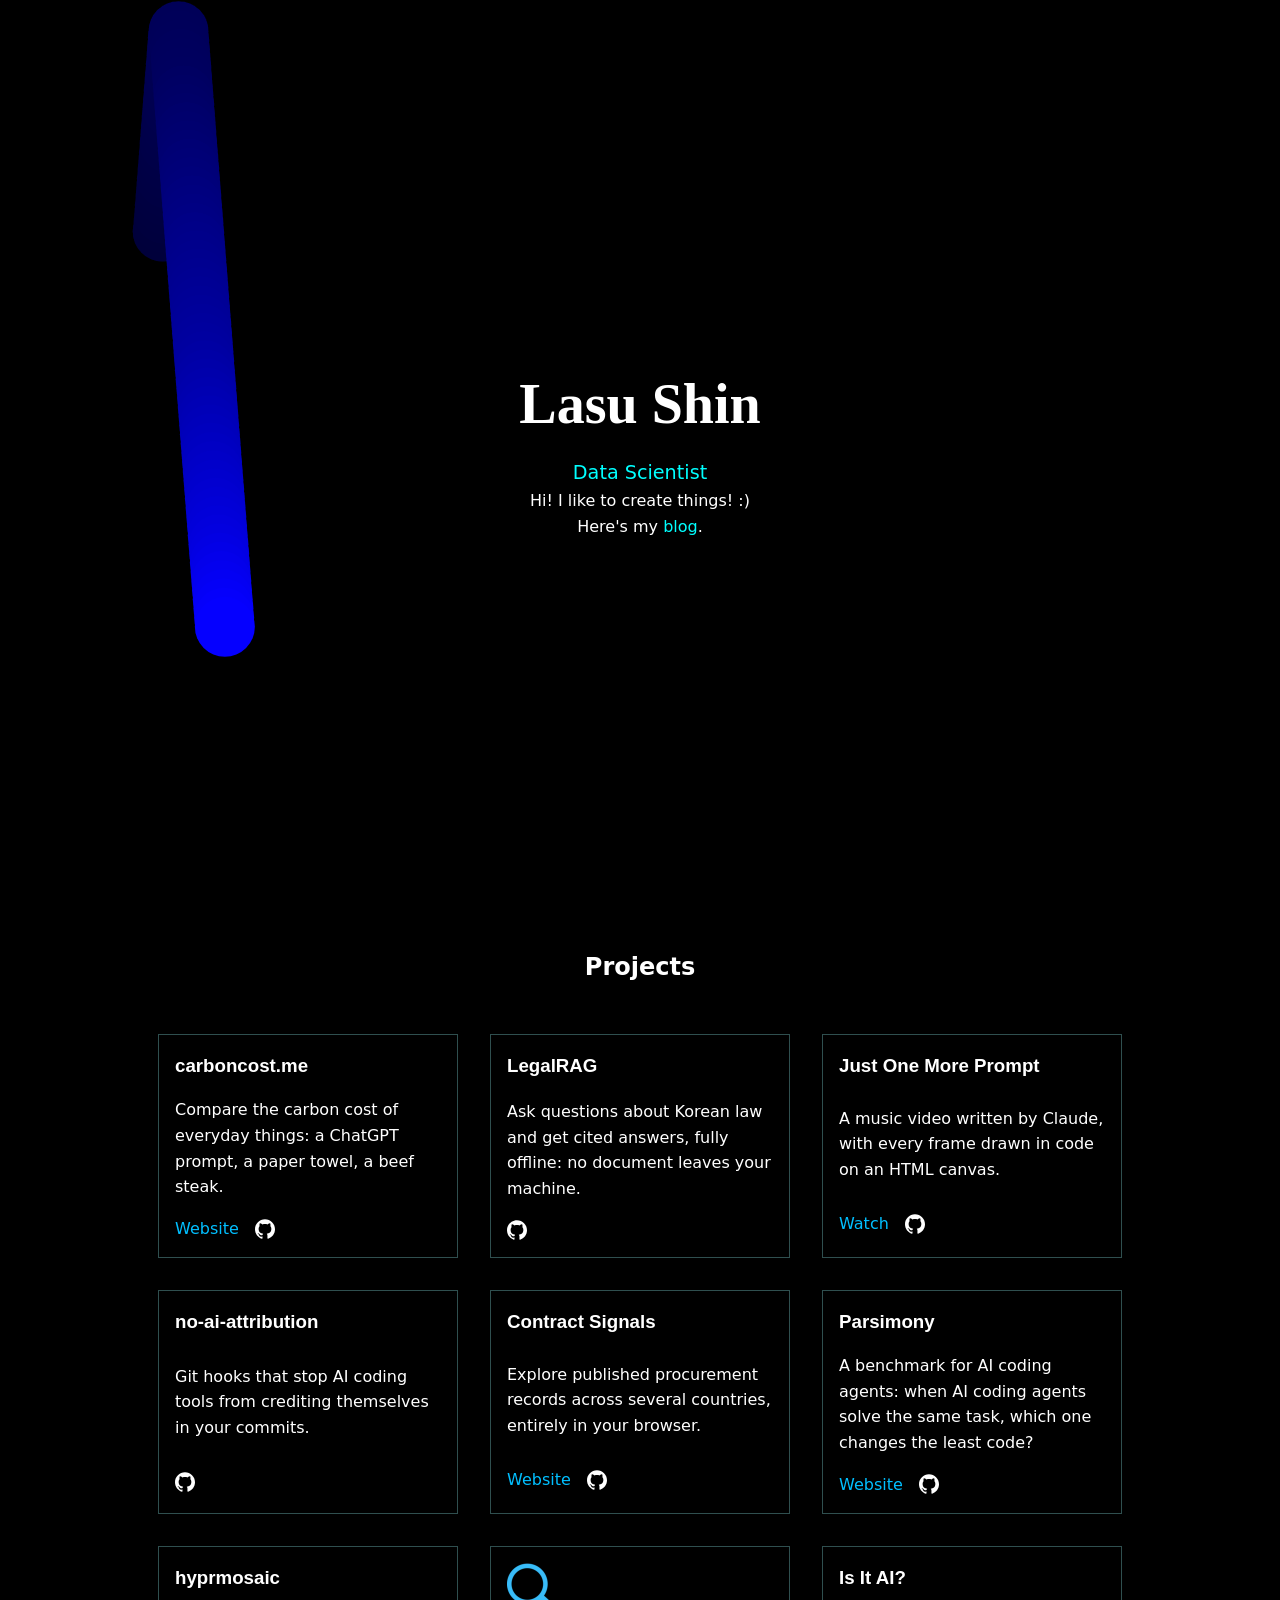
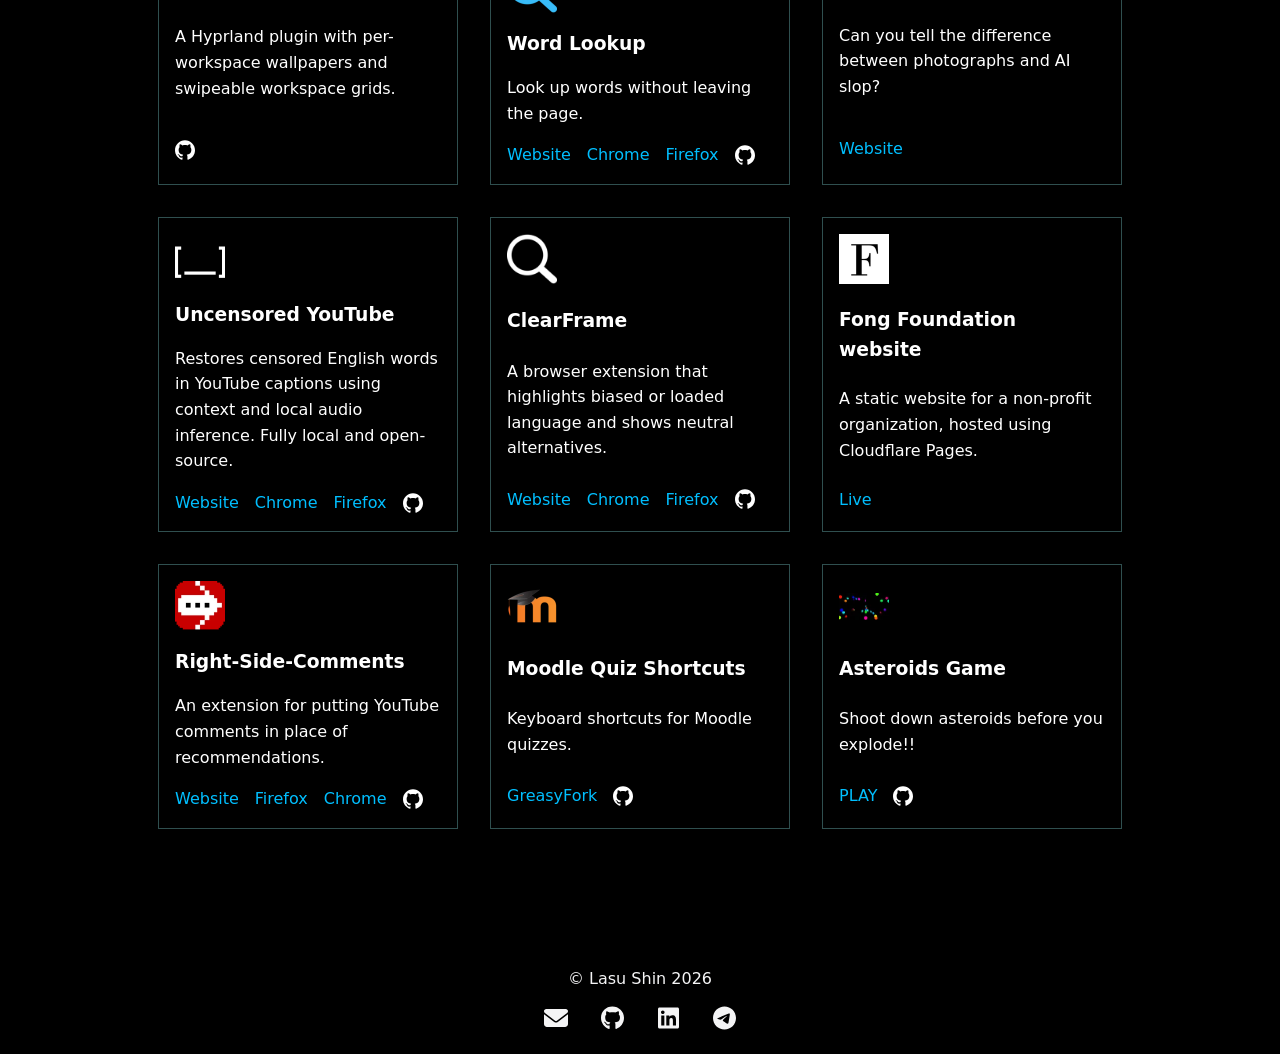
==== commit 737772b1: "Add carboncost.me, LegalRAG, Just One More Prompt and no-ai-attribution" ====
--- a/index.html
+++ b/index.html
@@ -56,6 +56,36 @@
 
         <div class="project-grid">
             <article class="project-card">
+                <h3 class="text-title">carboncost.me</h3>
+                <p>Compare the carbon cost of everyday things: a ChatGPT prompt, a paper towel, a beef steak.</p>
+                <div class="project-links">
+                    <a href="https://carboncost.me" target="_blank" rel="noreferrer">Website</a>
+                    <a class="github-link" href="https://github.com/La5u/carboncost" target="_blank" rel="noreferrer" aria-label="carboncost.me GitHub repository"><span class="sr-only">GitHub</span></a>
+                </div>
+            </article>
+            <article class="project-card">
+                <h3 class="text-title">LegalRAG</h3>
+                <p>Ask questions about Korean law and get cited answers, fully offline: no document leaves your machine.</p>
+                <div class="project-links">
+                    <a class="github-link" href="https://github.com/La5u/LegalRAG" target="_blank" rel="noreferrer" aria-label="LegalRAG GitHub repository"><span class="sr-only">GitHub</span></a>
+                </div>
+            </article>
+            <article class="project-card">
+                <h3 class="text-title">Just One More Prompt</h3>
+                <p>A music video written by Claude, with every frame drawn in code on an HTML canvas.</p>
+                <div class="project-links">
+                    <a href="https://youtu.be/oj2pAPeWn74" target="_blank" rel="noreferrer">Watch</a>
+                    <a class="github-link" href="https://github.com/La5u/just-one-more-prompt" target="_blank" rel="noreferrer" aria-label="Just One More Prompt GitHub repository"><span class="sr-only">GitHub</span></a>
+                </div>
+            </article>
+            <article class="project-card">
+                <h3 class="text-title">no-ai-attribution</h3>
+                <p>Git hooks that stop AI coding tools from crediting themselves in your commits.</p>
+                <div class="project-links">
+                    <a class="github-link" href="https://github.com/La5u/no-ai-attribution" target="_blank" rel="noreferrer" aria-label="no-ai-attribution GitHub repository"><span class="sr-only">GitHub</span></a>
+                </div>
+            </article>
+            <article class="project-card">
                 <h3 class="text-title">Contract Signals</h3>
                 <p>Explore published procurement records across several countries, entirely in your browser.</p>
                 <div class="project-links">
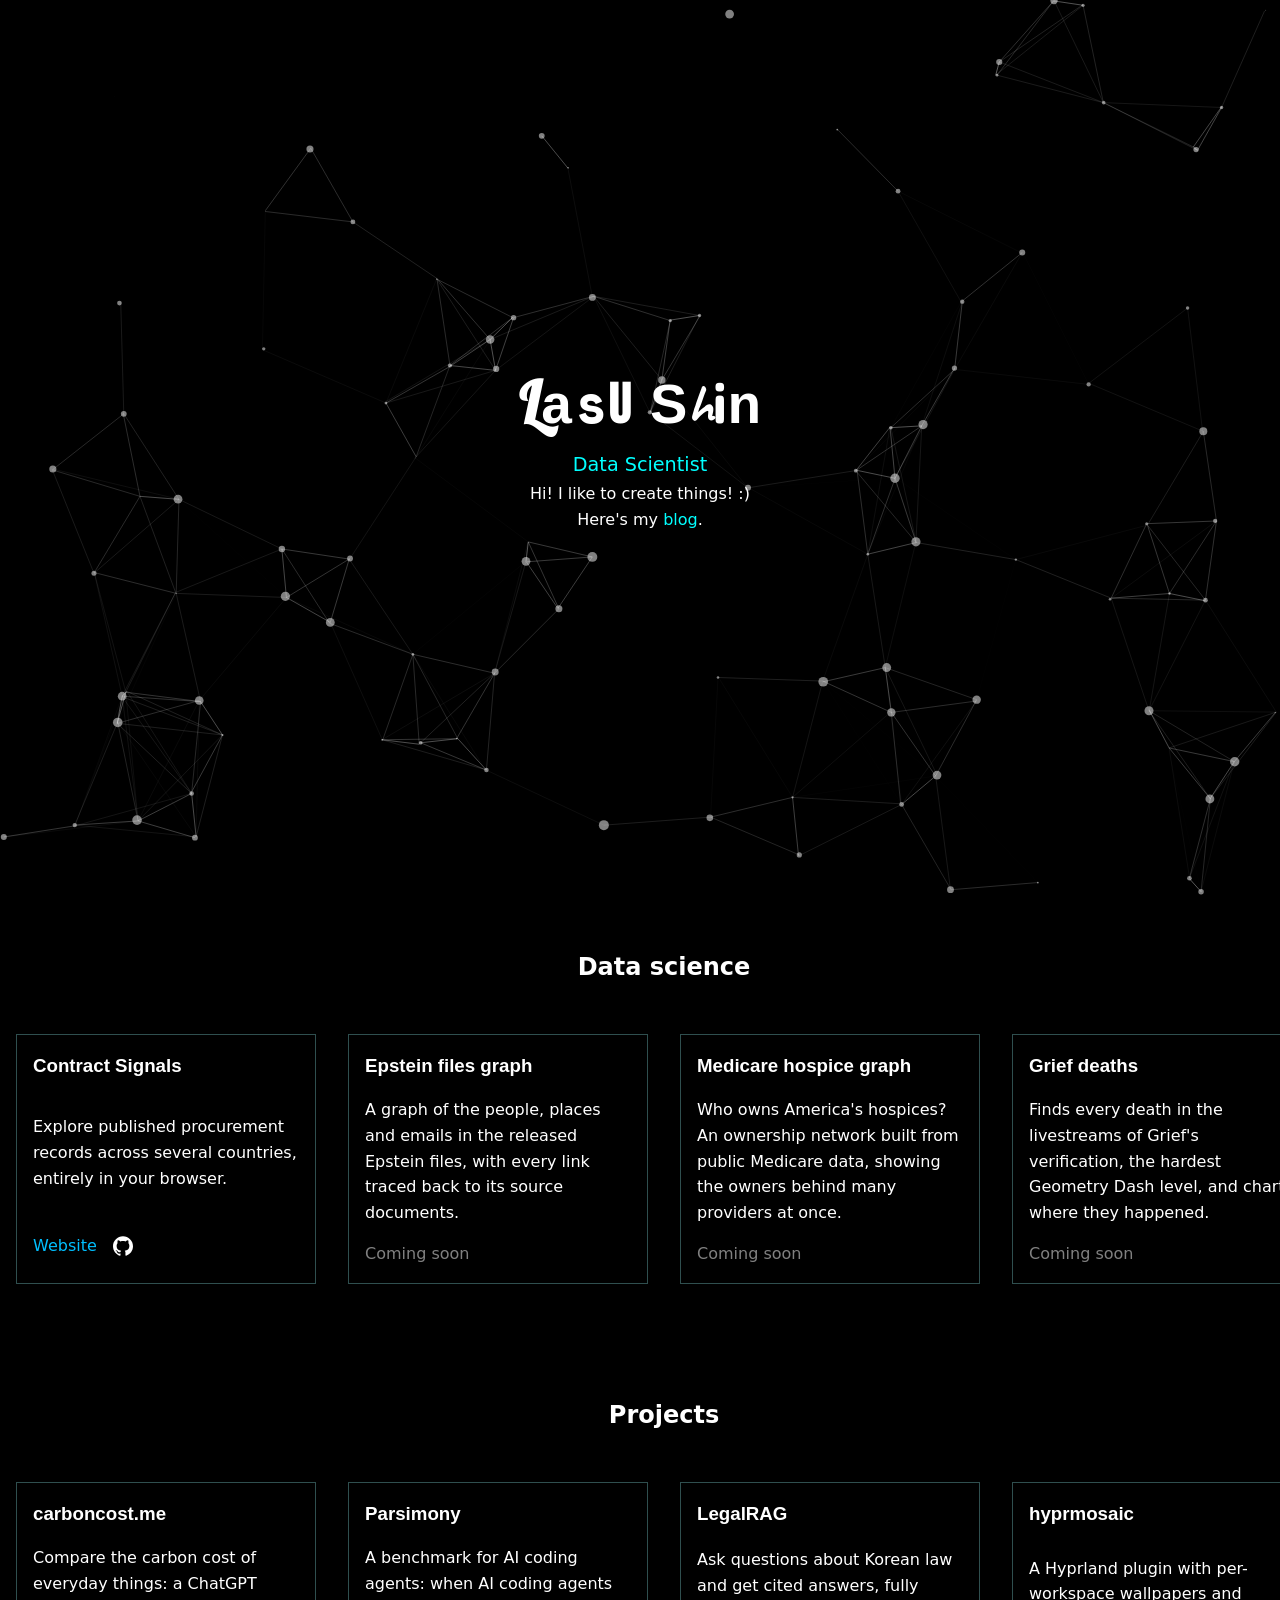
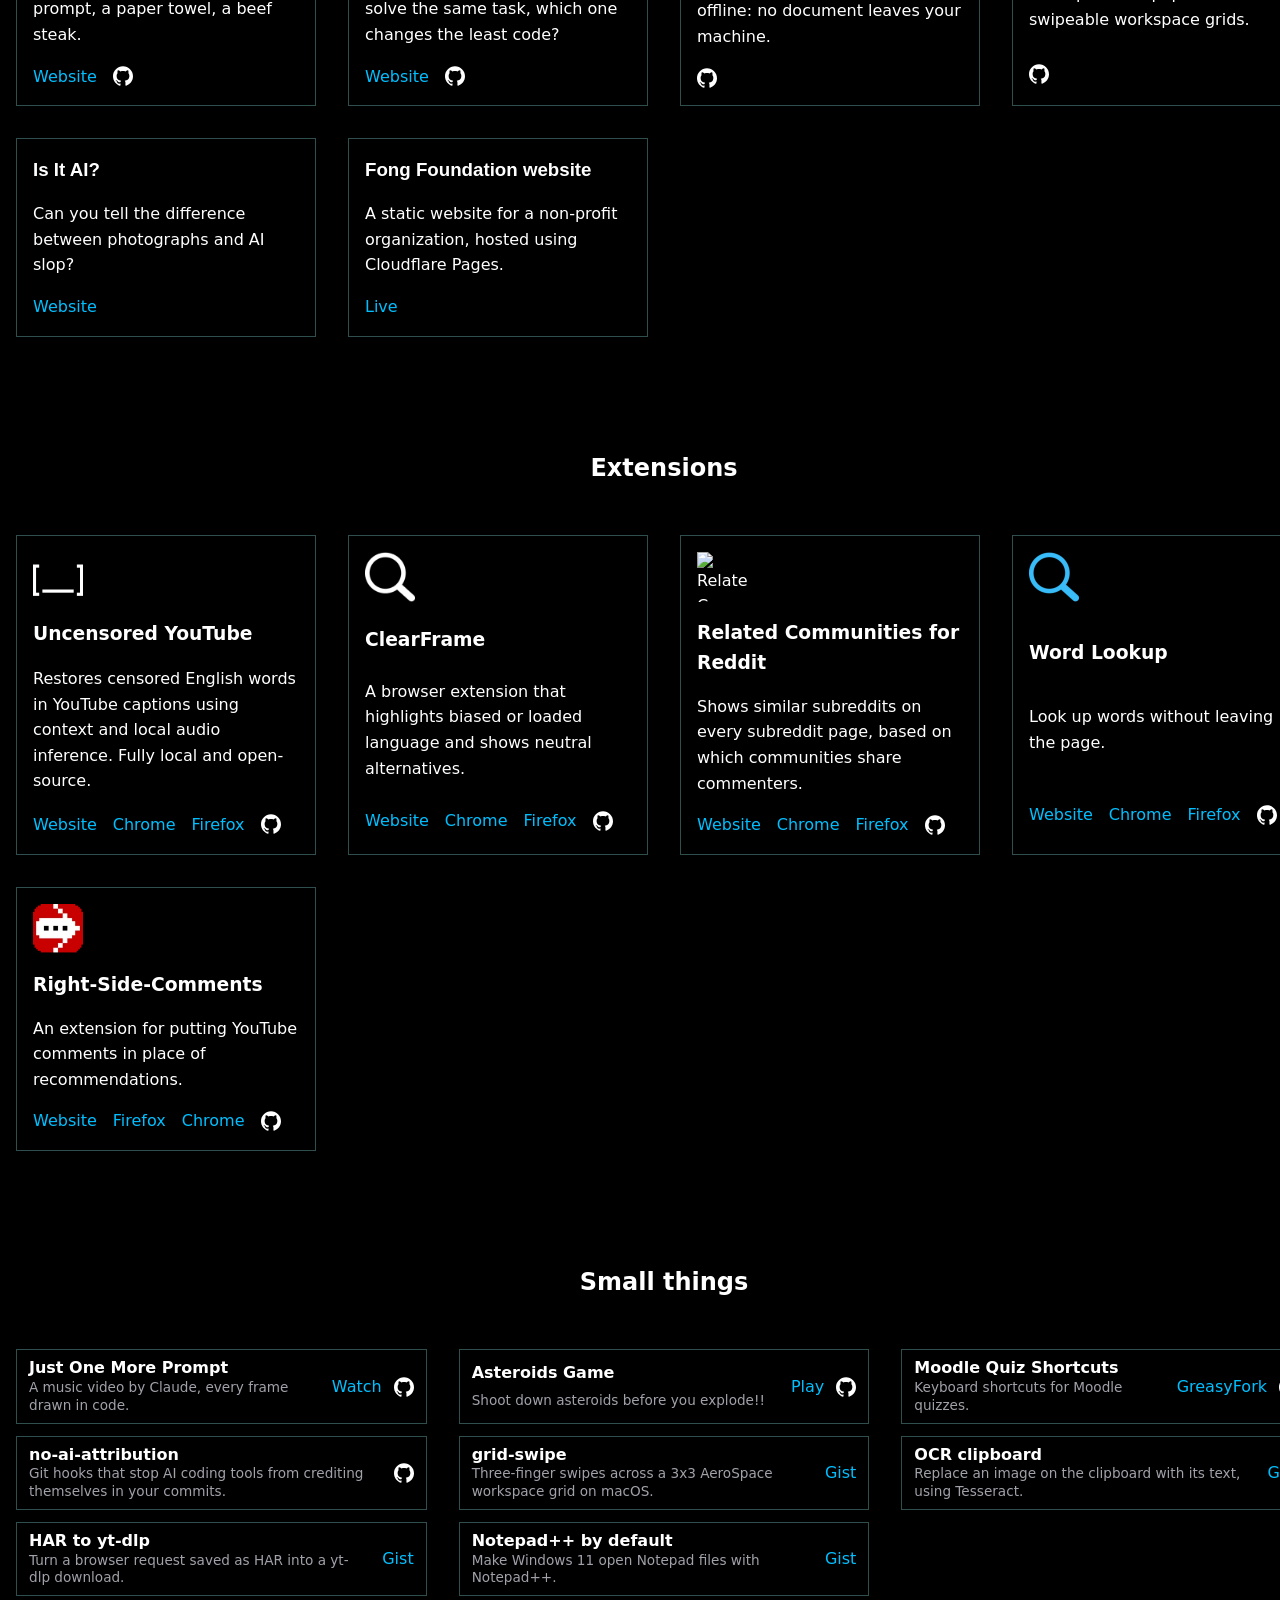
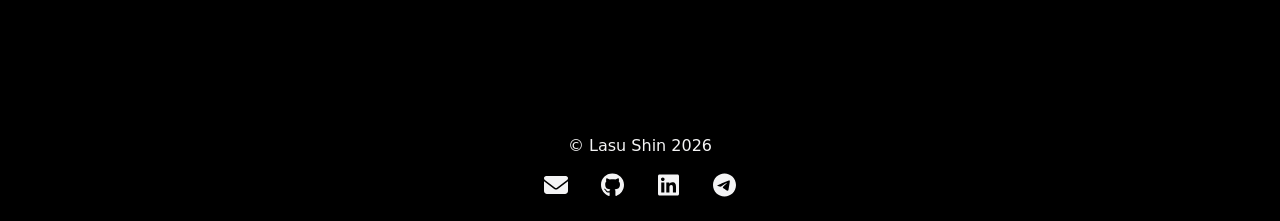
==== commit c80be5fa: "Split homepage into data science, projects, extensions and small things; self-host title fonts" ====
--- a/index.html
+++ b/index.html
@@ -51,6 +51,42 @@
 
         </header>
 
+        <section aria-labelledby="data-science">
+        <h2 id="data-science">Data science</h2>
+
+        <div class="project-grid">
+            <article class="project-card">
+                <h3 class="text-title">Contract Signals</h3>
+                <p>Explore published procurement records across several countries, entirely in your browser.</p>
+                <div class="project-links">
+                    <a href="https://contracts.lasu.dev" target="_blank" rel="noreferrer">Website</a>
+                    <a class="github-link" href="https://github.com/La5u/contract-signals" target="_blank" rel="noreferrer" aria-label="Contract Signals GitHub repository"><span class="sr-only">GitHub</span></a>
+                </div>
+            </article>
+            <article class="project-card">
+                <h3 class="text-title">Epstein files graph</h3>
+                <p>A graph of the people, places and emails in the released Epstein files, with every link traced back to its source documents.</p>
+                <div class="project-links">
+                    <span class="project-link-soon">Coming soon</span>
+                </div>
+            </article>
+            <article class="project-card">
+                <h3 class="text-title">Medicare hospice graph</h3>
+                <p>Who owns America's hospices? An ownership network built from public Medicare data, showing the owners behind many providers at once.</p>
+                <div class="project-links">
+                    <span class="project-link-soon">Coming soon</span>
+                </div>
+            </article>
+            <article class="project-card">
+                <h3 class="text-title">Grief deaths</h3>
+                <p>Finds every death in the livestreams of Grief's verification, the hardest Geometry Dash level, and charts where they happened.</p>
+                <div class="project-links">
+                    <span class="project-link-soon">Coming soon</span>
+                </div>
+            </article>
+        </div>
+        </section>
+
         <section aria-labelledby="projects">
         <h2 id="projects">Projects</h2>
 
@@ -64,6 +100,14 @@
                 </div>
             </article>
             <article class="project-card">
+                <h3 class="text-title">Parsimony</h3>
+                <p>A benchmark for AI coding agents: when AI coding agents solve the same task, which one changes the least code?</p>
+                <div class="project-links">
+                    <a href="https://parsimony.lasu.dev" target="_blank" rel="noreferrer">Website</a>
+                    <a class="github-link" href="https://github.com/La5u/Parsimony" target="_blank" rel="noreferrer" aria-label="Parsimony GitHub repository"><span class="sr-only">GitHub</span></a>
+                </div>
+            </article>
+            <article class="project-card">
                 <h3 class="text-title">LegalRAG</h3>
                 <p>Ask questions about Korean law and get cited answers, fully offline: no document leaves your machine.</p>
                 <div class="project-links">
@@ -71,41 +115,65 @@
                 </div>
             </article>
             <article class="project-card">
-                <h3 class="text-title">Just One More Prompt</h3>
-                <p>A music video written by Claude, with every frame drawn in code on an HTML canvas.</p>
-                <div class="project-links">
-                    <a href="https://youtu.be/oj2pAPeWn74" target="_blank" rel="noreferrer">Watch</a>
-                    <a class="github-link" href="https://github.com/La5u/just-one-more-prompt" target="_blank" rel="noreferrer" aria-label="Just One More Prompt GitHub repository"><span class="sr-only">GitHub</span></a>
-                </div>
-            </article>
-            <article class="project-card">
-                <h3 class="text-title">no-ai-attribution</h3>
-                <p>Git hooks that stop AI coding tools from crediting themselves in your commits.</p>
-                <div class="project-links">
-                    <a class="github-link" href="https://github.com/La5u/no-ai-attribution" target="_blank" rel="noreferrer" aria-label="no-ai-attribution GitHub repository"><span class="sr-only">GitHub</span></a>
-                </div>
-            </article>
-            <article class="project-card">
-                <h3 class="text-title">Contract Signals</h3>
-                <p>Explore published procurement records across several countries, entirely in your browser.</p>
-                <div class="project-links">
-                    <a href="https://contracts.lasu.dev" target="_blank" rel="noreferrer">Website</a>
-                    <a class="github-link" href="https://github.com/La5u/contract-signals" target="_blank" rel="noreferrer" aria-label="Contract Signals GitHub repository"><span class="sr-only">GitHub</span></a>
-                </div>
-            </article>
-            <article class="project-card">
-                <h3 class="text-title">Parsimony</h3>
-                <p>A benchmark for AI coding agents: when AI coding agents solve the same task, which one changes the least code?</p>
-                <div class="project-links">
-                    <a href="https://parsimony.lasu.dev" target="_blank" rel="noreferrer">Website</a>
-                    <a class="github-link" href="https://github.com/La5u/Parsimony" target="_blank" rel="noreferrer" aria-label="Parsimony GitHub repository"><span class="sr-only">GitHub</span></a>
-                </div>
-            </article>
-            <article class="project-card">
                 <h3 class="text-title">hyprmosaic</h3>
                 <p>A Hyprland plugin with per-workspace wallpapers and swipeable workspace grids.</p>
                 <div class="project-links">
                     <a class="github-link" href="https://github.com/La5u/hyprmosaic" target="_blank" rel="noreferrer" aria-label="hyprmosaic GitHub repository"><span class="sr-only">GitHub</span></a>
+                </div>
+            </article>
+            <article class="project-card">
+                <h3 class="text-title">Is It AI?</h3>
+                <p>Can you tell the difference between photographs and AI slop?</p>
+                <div class="project-links">
+                    <a href="https://isitai.lasu.dev" target="_blank" rel="noreferrer">Website</a>
+                </div>
+            </article>
+            <article class="project-card">
+                <h3 class="text-title">Fong Foundation website</h3>
+
+                <p>A static website for a non-profit organization, hosted using Cloudflare Pages.</p>
+                <div class="project-links">
+                    <a href="https://fongfoundation.org" target="_blank" rel="noreferrer">Live</a>
+                </div>
+            </article>
+        </div>
+        </section>
+
+        <section aria-labelledby="extensions">
+        <h2 id="extensions">Extensions</h2>
+
+        <div class="project-grid">
+            <article class="project-card">
+                <img src="assets/uncensored.png" width="50" height="50" alt="Uncensored YouTube icon" loading="lazy" decoding="async">
+                <h3>Uncensored YouTube</h3>
+                <p>Restores censored English words in YouTube captions using context and local audio inference. Fully local and open-source.</p>
+                <div class="project-links">
+                    <a href="uncensored/">Website</a>
+                    <a href="https://chromewebstore.google.com/detail/uncensored-youtube/mbclkeohmlkedanbdcinenopclibbjko" target="_blank" rel="noreferrer">Chrome</a>
+                    <a href="https://addons.mozilla.org/en-US/firefox/addon/uncensored/" target="_blank" rel="noreferrer">Firefox</a>
+                    <a class="github-link" href="https://github.com/La5u/Uncensored-Youtube" target="_blank" rel="noreferrer" aria-label="Uncensored YouTube GitHub repository"><span class="sr-only">GitHub</span></a>
+                </div>
+            </article>
+            <article class="project-card">
+                <img class="invert-icon" src="clearframe.png" width="50" height="50" alt="ClearFrame icon" loading="lazy" decoding="async">
+                <h3>ClearFrame</h3>
+                <p>A browser extension that highlights biased or loaded language and shows neutral alternatives.</p>
+                <div class="project-links">
+                    <a href="clearframe/">Website</a>
+                    <a href="https://chromewebstore.google.com/detail/clearframe/nkijmgimgocgagenbmgjjchaepjlcked" target="_blank" rel="noreferrer">Chrome</a>
+                    <a href="https://addons.mozilla.org/en-US/firefox/addon/clearframe/" target="_blank" rel="noreferrer">Firefox</a>
+                    <a class="github-link" href="https://github.com/La5u/clearframe" target="_blank" rel="noreferrer" aria-label="ClearFrame GitHub repository"><span class="sr-only">GitHub</span></a>
+                </div>
+            </article>
+            <article class="project-card">
+                <img src="related-communities/assets/icon-tile.webp" width="50" height="50" alt="Related Communities for Reddit icon" loading="lazy" decoding="async">
+                <h3>Related Communities for Reddit</h3>
+                <p>Shows similar subreddits on every subreddit page, based on which communities share commenters.</p>
+                <div class="project-links">
+                    <a href="related-communities/">Website</a>
+                    <a href="https://chromewebstore.google.com/detail/related-communities-for-r/chapcchdkmhkclkgkpnmomncgbpeebmo" target="_blank" rel="noreferrer">Chrome</a>
+                    <a href="https://addons.mozilla.org/en-US/firefox/addon/related-communities-for-reddit/" target="_blank" rel="noreferrer">Firefox</a>
+                    <a class="github-link" href="https://github.com/La5u/reddit-suggestions" target="_blank" rel="noreferrer" aria-label="Related Communities for Reddit GitHub repository"><span class="sr-only">GitHub</span></a>
                 </div>
             </article>
             <article class="project-card">
@@ -120,44 +188,6 @@
                 </div>
             </article>
             <article class="project-card">
-                <h3 class="text-title">Is It AI?</h3>
-                <p>Can you tell the difference between photographs and AI slop?</p>
-                <div class="project-links">
-                    <a href="https://isitai.lasu.dev" target="_blank" rel="noreferrer">Website</a>
-                </div>
-            </article>
-            <article class="project-card">
-                <img src="assets/uncensored.png" width="50" height="50" alt="Uncensored YouTube icon" loading="lazy" decoding="async">
-                <h3>Uncensored YouTube</h3>
-                <p>Restores censored English words in YouTube captions using context and local audio inference. Fully local and open-source.</p>
-                <div class="project-links">
-                    <a href="uncensored/">Website</a>
-                    <a href="https://chromewebstore.google.com/detail/uncensored-youtube/mbclkeohmlkedanbdcinenopclibbjko" target="_blank" rel="noreferrer">Chrome</a>
-                    <a href="https://addons.mozilla.org/en-US/firefox/addon/uncensored/" target="_blank" rel="noreferrer">Firefox</a>
-                    <a class="github-link" href="https://github.com/La5u/Uncensored-Youtube" target="_blank" rel="noreferrer" aria-label="Uncensored YouTube GitHub repository"><span class="sr-only">GitHub</span></a>
-                </div>
-            </article>
-            <article class="project-card">
-                <img class="invert-icon" src="clearframe.png" width="50" height="50" alt="ClearFrame icon" loading="lazy" decoding="async">
-                <h3>ClearFrame</h3>
-                <p>A browser extension that highlights biased or loaded language and shows neutral alternatives.</p>
-                <div class="project-links">
-                    <a href="clearframe/">Website</a>
-                    <a href="https://chromewebstore.google.com/detail/clearframe/nkijmgimgocgagenbmgjjchaepjlcked" target="_blank" rel="noreferrer">Chrome</a>
-                    <a href="https://addons.mozilla.org/en-US/firefox/addon/clearframe/" target="_blank" rel="noreferrer">Firefox</a>
-                    <a class="github-link" href="https://github.com/La5u/clearframe" target="_blank" rel="noreferrer" aria-label="ClearFrame GitHub repository"><span class="sr-only">GitHub</span></a>
-                </div>
-            </article>
-            <article class="project-card">
-                <img src="F.webp" width="50" height="50" alt="Fong Foundation website icon" loading="lazy" decoding="async">
-                <h3>Fong Foundation website</h3>
-
-                <p>A static website for a non-profit organization, hosted using Cloudflare Pages.</p>
-                <div class="project-links">
-                    <a href="https://fongfoundation.org" target="_blank" rel="noreferrer">Live</a>
-                </div>
-            </article>
-            <article class="project-card">
                 <img src="rsc.webp" width="50" height="50" alt="Right-Side-Comments extension icon" loading="lazy" decoding="async">
                 <h3>Right-Side-Comments</h3>
                 <p>An extension for putting YouTube comments in place of recommendations.</p>
@@ -170,22 +200,70 @@
                     <a class="github-link" href="https://github.com/La5u/Right-Side-Comments" target="_blank" rel="noreferrer" aria-label="Right-Side-Comments GitHub repository"><span class="sr-only">GitHub</span></a>
                 </div>
             </article>
-            <article class="project-card">
-                <img src="moodle.webp" width="50" height="50" alt="Moodle Quiz Shortcuts icon" loading="lazy" decoding="async">
+        </div>
+        </section>
+
+        <section aria-labelledby="small-things">
+        <h2 id="small-things">Small things</h2>
+
+        <div class="small-grid">
+            <article class="small-item">
+                <h3>Just One More Prompt</h3>
+                <p>A music video by Claude, every frame drawn in code.</p>
+                <div class="project-links">
+                    <a href="https://youtu.be/oj2pAPeWn74" target="_blank" rel="noreferrer">Watch</a>
+                    <a class="github-link" href="https://github.com/La5u/just-one-more-prompt" target="_blank" rel="noreferrer" aria-label="Just One More Prompt on GitHub"><span class="sr-only">GitHub</span></a>
+                </div>
+            </article>
+            <article class="small-item">
+                <h3>Asteroids Game</h3>
+                <p>Shoot down asteroids before you explode!!</p>
+                <div class="project-links">
+                    <a href="https://la5u.github.io/asteroids" target="_blank" rel="noreferrer">Play</a>
+                    <a class="github-link" href="https://github.com/La5u/asteroids" target="_blank" rel="noreferrer" aria-label="Asteroids Game on GitHub"><span class="sr-only">GitHub</span></a>
+                </div>
+            </article>
+            <article class="small-item">
                 <h3>Moodle Quiz Shortcuts</h3>
                 <p>Keyboard shortcuts for Moodle quizzes.</p>
                 <div class="project-links">
                     <a href="https://greasyfork.org/en/scripts/524310" target="_blank" rel="noreferrer">GreasyFork</a>
-                    <a class="github-link" href="https://github.com/La5u/Moodle-Quiz-Shortcuts" target="_blank" rel="noreferrer" aria-label="Moodle Quiz Shortcuts GitHub repository"><span class="sr-only">GitHub</span></a>
-                </div>
-            </article>
-            <article class="project-card">
-                <img src="space.webp" width="50" height="50" alt="Asteroids Game screenshot" loading="lazy" decoding="async">
-                <h3>Asteroids Game</h3>
-                <p>Shoot down asteroids before you explode!!</p>
-                <div class="project-links">
-                    <a href="https://la5u.github.io/asteroids" target="_blank" rel="noreferrer">PLAY</a>
-                    <a class="github-link" href="https://github.com/La5u/asteroids" target="_blank" rel="noreferrer" aria-label="Asteroids Game GitHub repository"><span class="sr-only">GitHub</span></a>
+                    <a class="github-link" href="https://github.com/La5u/Moodle-Quiz-Shortcuts" target="_blank" rel="noreferrer" aria-label="Moodle Quiz Shortcuts on GitHub"><span class="sr-only">GitHub</span></a>
+                </div>
+            </article>
+            <article class="small-item">
+                <h3>no-ai-attribution</h3>
+                <p>Git hooks that stop AI coding tools from crediting themselves in your commits.</p>
+                <div class="project-links">
+                    <a class="github-link" href="https://github.com/La5u/no-ai-attribution" target="_blank" rel="noreferrer" aria-label="no-ai-attribution on GitHub"><span class="sr-only">GitHub</span></a>
+                </div>
+            </article>
+            <article class="small-item">
+                <h3>grid-swipe</h3>
+                <p>Three-finger swipes across a 3x3 AeroSpace workspace grid on macOS.</p>
+                <div class="project-links">
+                    <a href="https://gist.github.com/La5u/e80f98a02348253df653d6cd72dcdb08" target="_blank" rel="noreferrer">Gist</a>
+                </div>
+            </article>
+            <article class="small-item">
+                <h3>OCR clipboard</h3>
+                <p>Replace an image on the clipboard with its text, using Tesseract.</p>
+                <div class="project-links">
+                    <a href="https://gist.github.com/La5u/edfdfd0ae54f1cbd57301c56dee2b7c9" target="_blank" rel="noreferrer">Gist</a>
+                </div>
+            </article>
+            <article class="small-item">
+                <h3>HAR to yt-dlp</h3>
+                <p>Turn a browser request saved as HAR into a yt-dlp download.</p>
+                <div class="project-links">
+                    <a href="https://gist.github.com/La5u/b1320caffdcc311e9620a27c896a7b97" target="_blank" rel="noreferrer">Gist</a>
+                </div>
+            </article>
+            <article class="small-item">
+                <h3>Notepad++ by default</h3>
+                <p>Make Windows 11 open Notepad files with Notepad++.</p>
+                <div class="project-links">
+                    <a href="https://gist.github.com/La5u/9ab055b383d21c2e32ecc87a908fe10e" target="_blank" rel="noreferrer">Gist</a>
                 </div>
             </article>
         </div>
--- a/styles.css
+++ b/styles.css
@@ -294,3 +294,151 @@
         padding: 1rem 1rem 0.8rem;
     }
 }
+
+#name {
+    line-height: 1.2;
+}
+
+.small-grid {
+    display: grid;
+    grid-template-columns: repeat(auto-fill, minmax(min(100%, 400px), 1fr));
+    gap: 0.75rem 2rem;
+    max-width: calc(4 * 300px + 3 * 2rem + 2rem);
+    margin: 0 auto 4rem;
+    padding: 0 1rem;
+}
+
+.small-item {
+    display: grid;
+    grid-template-columns: 1fr auto;
+    align-items: center;
+    gap: 0 1rem;
+    padding: 0.5rem 0.75rem;
+    border: 1px solid darkslategray;
+    background: black;
+    min-width: 0;
+}
+
+.small-item h3 {
+    font-size: 1rem;
+    line-height: 1.3;
+}
+
+.small-item p {
+    grid-column: 1;
+    font-size: 0.85rem;
+    line-height: 1.3;
+    color: #a1a1aa;
+}
+
+.small-item .project-links {
+    grid-column: 2;
+    grid-row: 1 / span 2;
+    margin-top: 0;
+    flex-wrap: nowrap;
+    gap: 0.75rem;
+}
+
+/* Title fonts, subset to the letters of "Lasu Shin". See assets/fonts/README.md for licences. */
+@font-face {
+    font-family: 'Title Bebas Neue';
+    src: url('assets/fonts/bebas-neue.woff2') format('woff2');
+    font-display: swap;
+}
+
+@font-face {
+    font-family: 'Title Pacifico';
+    src: url('assets/fonts/pacifico.woff2') format('woff2');
+    font-display: swap;
+}
+
+@font-face {
+    font-family: 'Title Press Start 2P';
+    src: url('assets/fonts/press-start-2p.woff2') format('woff2');
+    font-display: swap;
+}
+
+@font-face {
+    font-family: 'Title UnifrakturMaguntia';
+    src: url('assets/fonts/unifrakturmaguntia.woff2') format('woff2');
+    font-display: swap;
+}
+
+@font-face {
+    font-family: 'Title Monoton';
+    src: url('assets/fonts/monoton.woff2') format('woff2');
+    font-display: swap;
+}
+
+@font-face {
+    font-family: 'Title Lobster';
+    src: url('assets/fonts/lobster.woff2') format('woff2');
+    font-display: swap;
+}
+
+@font-face {
+    font-family: 'Title Space Mono';
+    src: url('assets/fonts/space-mono.woff2') format('woff2');
+    font-display: swap;
+}
+
+@font-face {
+    font-family: 'Title Playfair Display';
+    src: url('assets/fonts/playfair-display.woff2') format('woff2');
+    font-display: swap;
+}
+
+@font-face {
+    font-family: 'Title Bungee';
+    src: url('assets/fonts/bungee.woff2') format('woff2');
+    font-display: swap;
+}
+
+@font-face {
+    font-family: 'Title Caveat';
+    src: url('assets/fonts/caveat.woff2') format('woff2');
+    font-display: swap;
+}
+
+@font-face {
+    font-family: 'Title Abril Fatface';
+    src: url('assets/fonts/abril-fatface.woff2') format('woff2');
+    font-display: swap;
+}
+
+@font-face {
+    font-family: 'Title Orbitron';
+    src: url('assets/fonts/orbitron.woff2') format('woff2');
+    font-display: swap;
+}
+
+@font-face {
+    font-family: 'Title Special Elite';
+    src: url('assets/fonts/special-elite.woff2') format('woff2');
+    font-display: swap;
+}
+
+@font-face {
+    font-family: 'Title Cinzel';
+    src: url('assets/fonts/cinzel.woff2') format('woff2');
+    font-display: swap;
+}
+
+@font-face {
+    font-family: 'Title Creepster';
+    src: url('assets/fonts/creepster.woff2') format('woff2');
+    font-display: swap;
+}
+
+@font-face {
+    font-family: 'Title Fredoka';
+    src: url('assets/fonts/fredoka.woff2') format('woff2');
+    font-display: swap;
+}
+
+@font-face {
+    font-family: 'Title Major Mono Display';
+    src: url('assets/fonts/major-mono-display.woff2') format('woff2');
+    font-display: swap;
+}
+
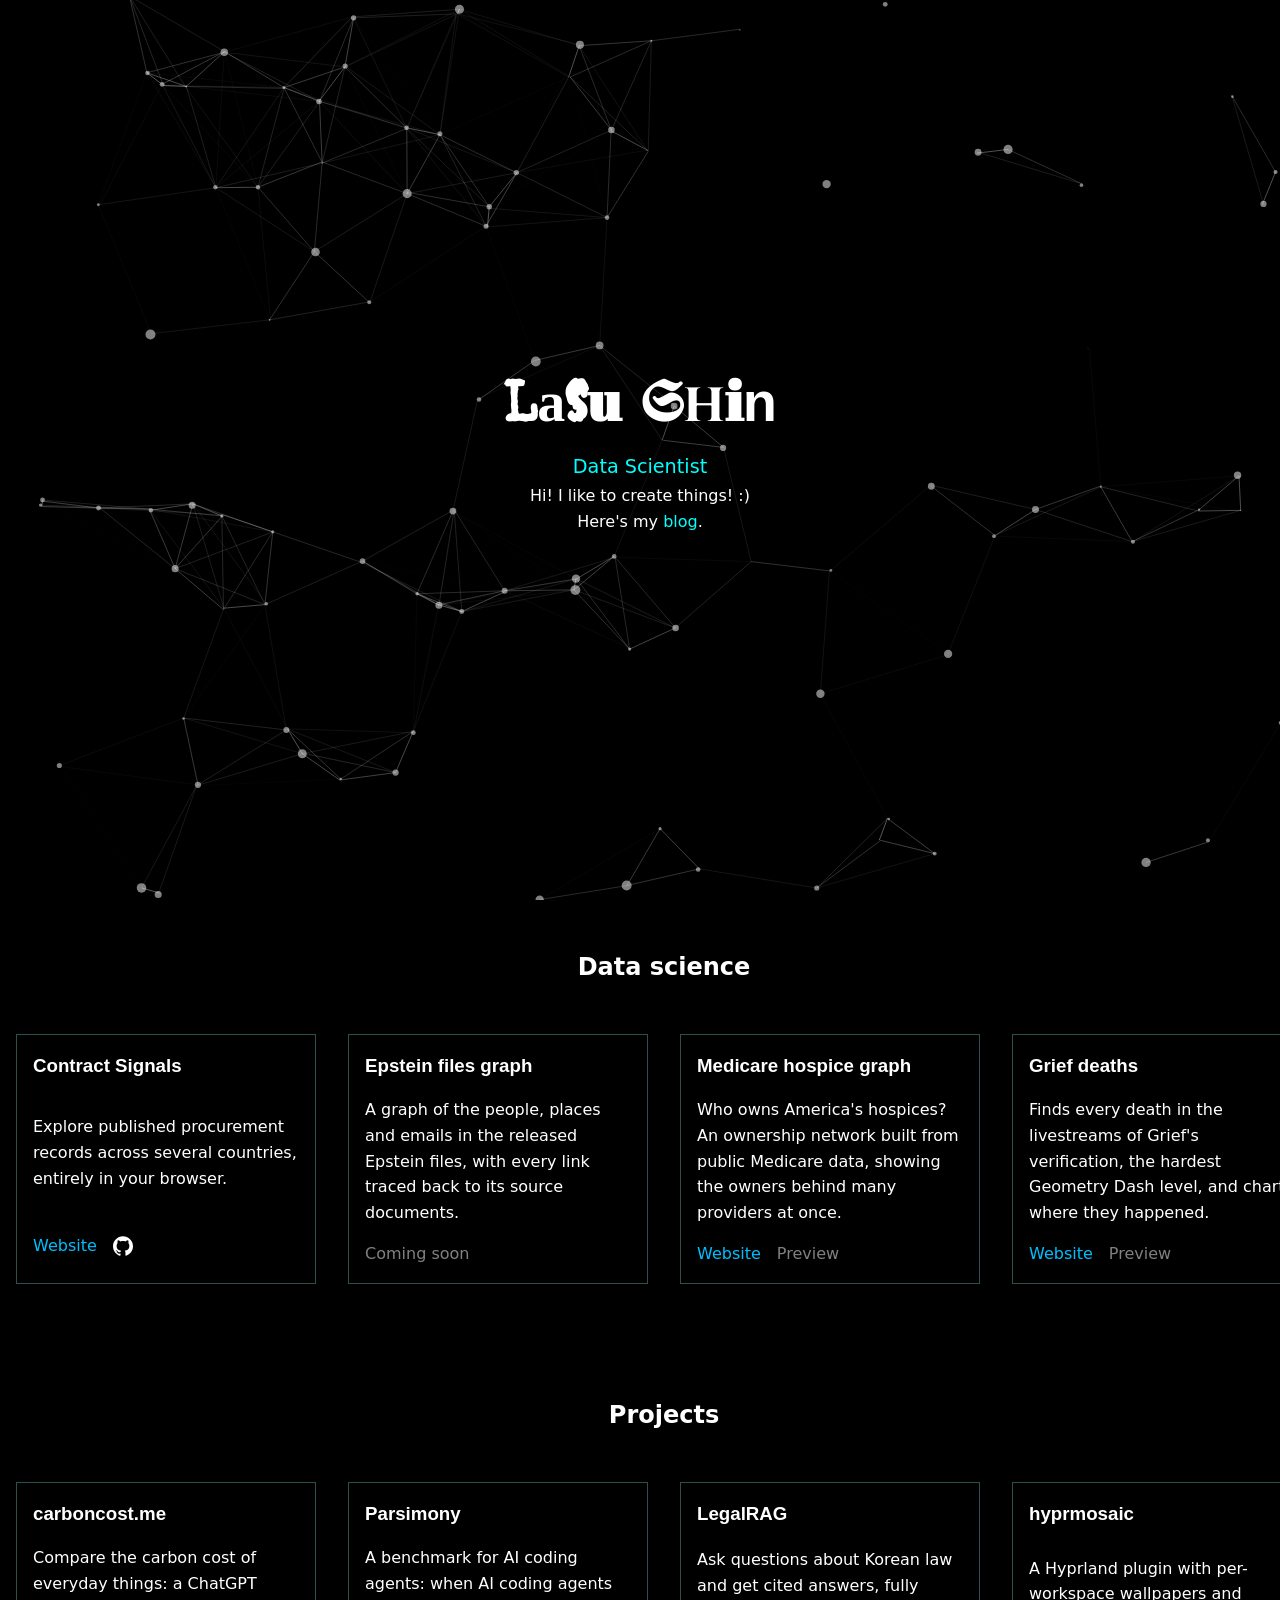
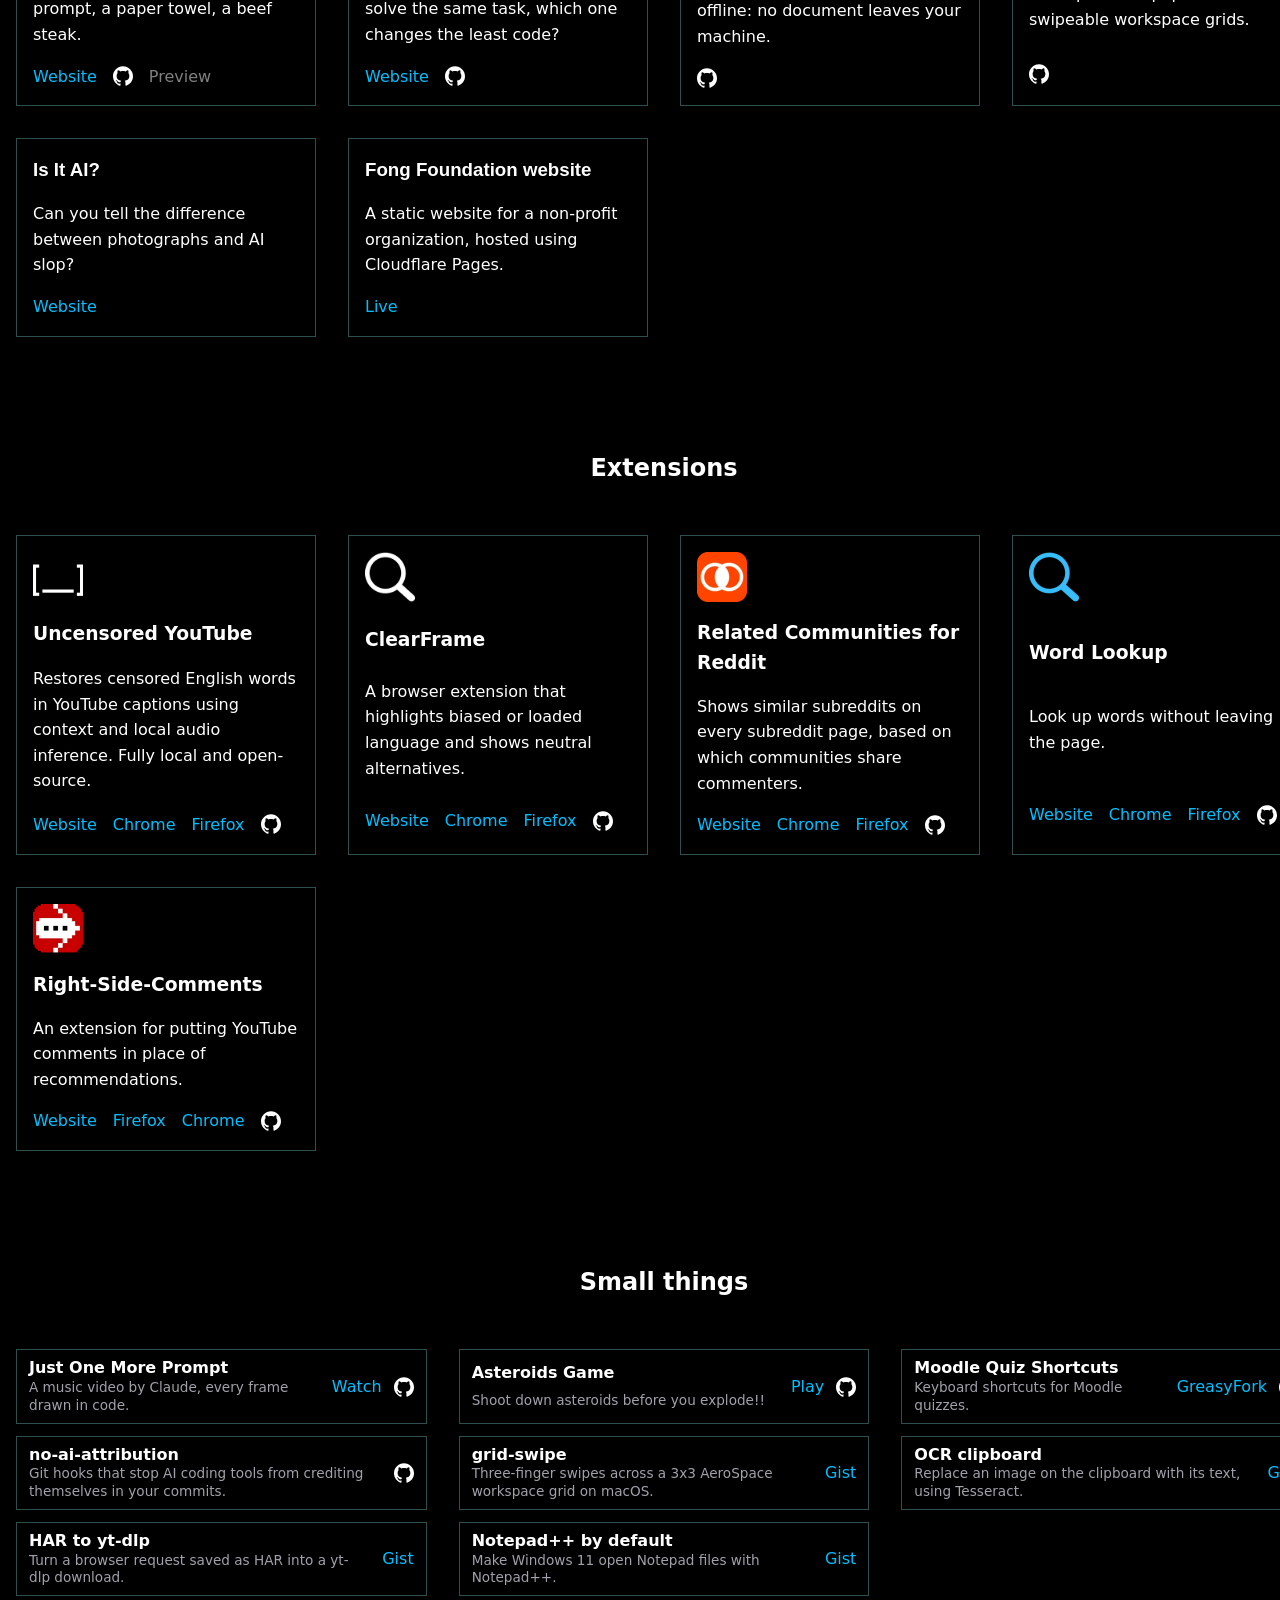
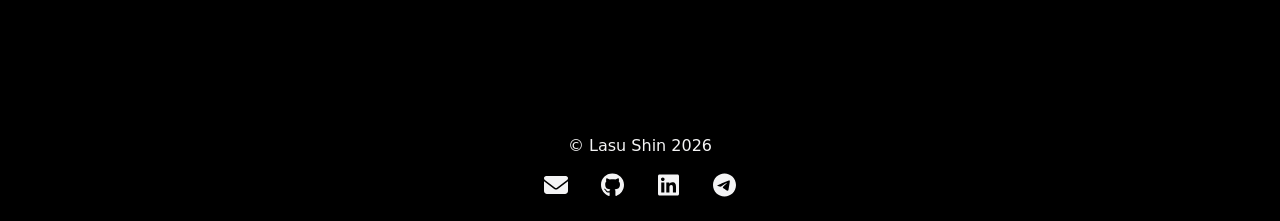
==== commit 76c673bd: "Mark carboncost, grief and hospice as preview and link them; drop Monoton; randomize title font mode" ====
--- a/index.html
+++ b/index.html
@@ -74,14 +74,16 @@
                 <h3 class="text-title">Medicare hospice graph</h3>
                 <p>Who owns America's hospices? An ownership network built from public Medicare data, showing the owners behind many providers at once.</p>
                 <div class="project-links">
-                    <span class="project-link-soon">Coming soon</span>
+                    <a href="https://caregraph.lasu.dev" target="_blank" rel="noreferrer">Website</a>
+                    <span class="project-link-soon">Preview</span>
                 </div>
             </article>
             <article class="project-card">
                 <h3 class="text-title">Grief deaths</h3>
                 <p>Finds every death in the livestreams of Grief's verification, the hardest Geometry Dash level, and charts where they happened.</p>
                 <div class="project-links">
-                    <span class="project-link-soon">Coming soon</span>
+                    <a href="https://grief.lasu.dev" target="_blank" rel="noreferrer">Website</a>
+                    <span class="project-link-soon">Preview</span>
                 </div>
             </article>
         </div>
@@ -97,6 +99,7 @@
                 <div class="project-links">
                     <a href="https://carboncost.me" target="_blank" rel="noreferrer">Website</a>
                     <a class="github-link" href="https://github.com/La5u/carboncost" target="_blank" rel="noreferrer" aria-label="carboncost.me GitHub repository"><span class="sr-only">GitHub</span></a>
+                    <span class="project-link-soon">Preview</span>
                 </div>
             </article>
             <article class="project-card">
--- a/styles.css
+++ b/styles.css
@@ -365,12 +365,6 @@
 }
 
 @font-face {
-    font-family: 'Title Monoton';
-    src: url('assets/fonts/monoton.woff2') format('woff2');
-    font-display: swap;
-}
-
-@font-face {
     font-family: 'Title Lobster';
     src: url('assets/fonts/lobster.woff2') format('woff2');
     font-display: swap;
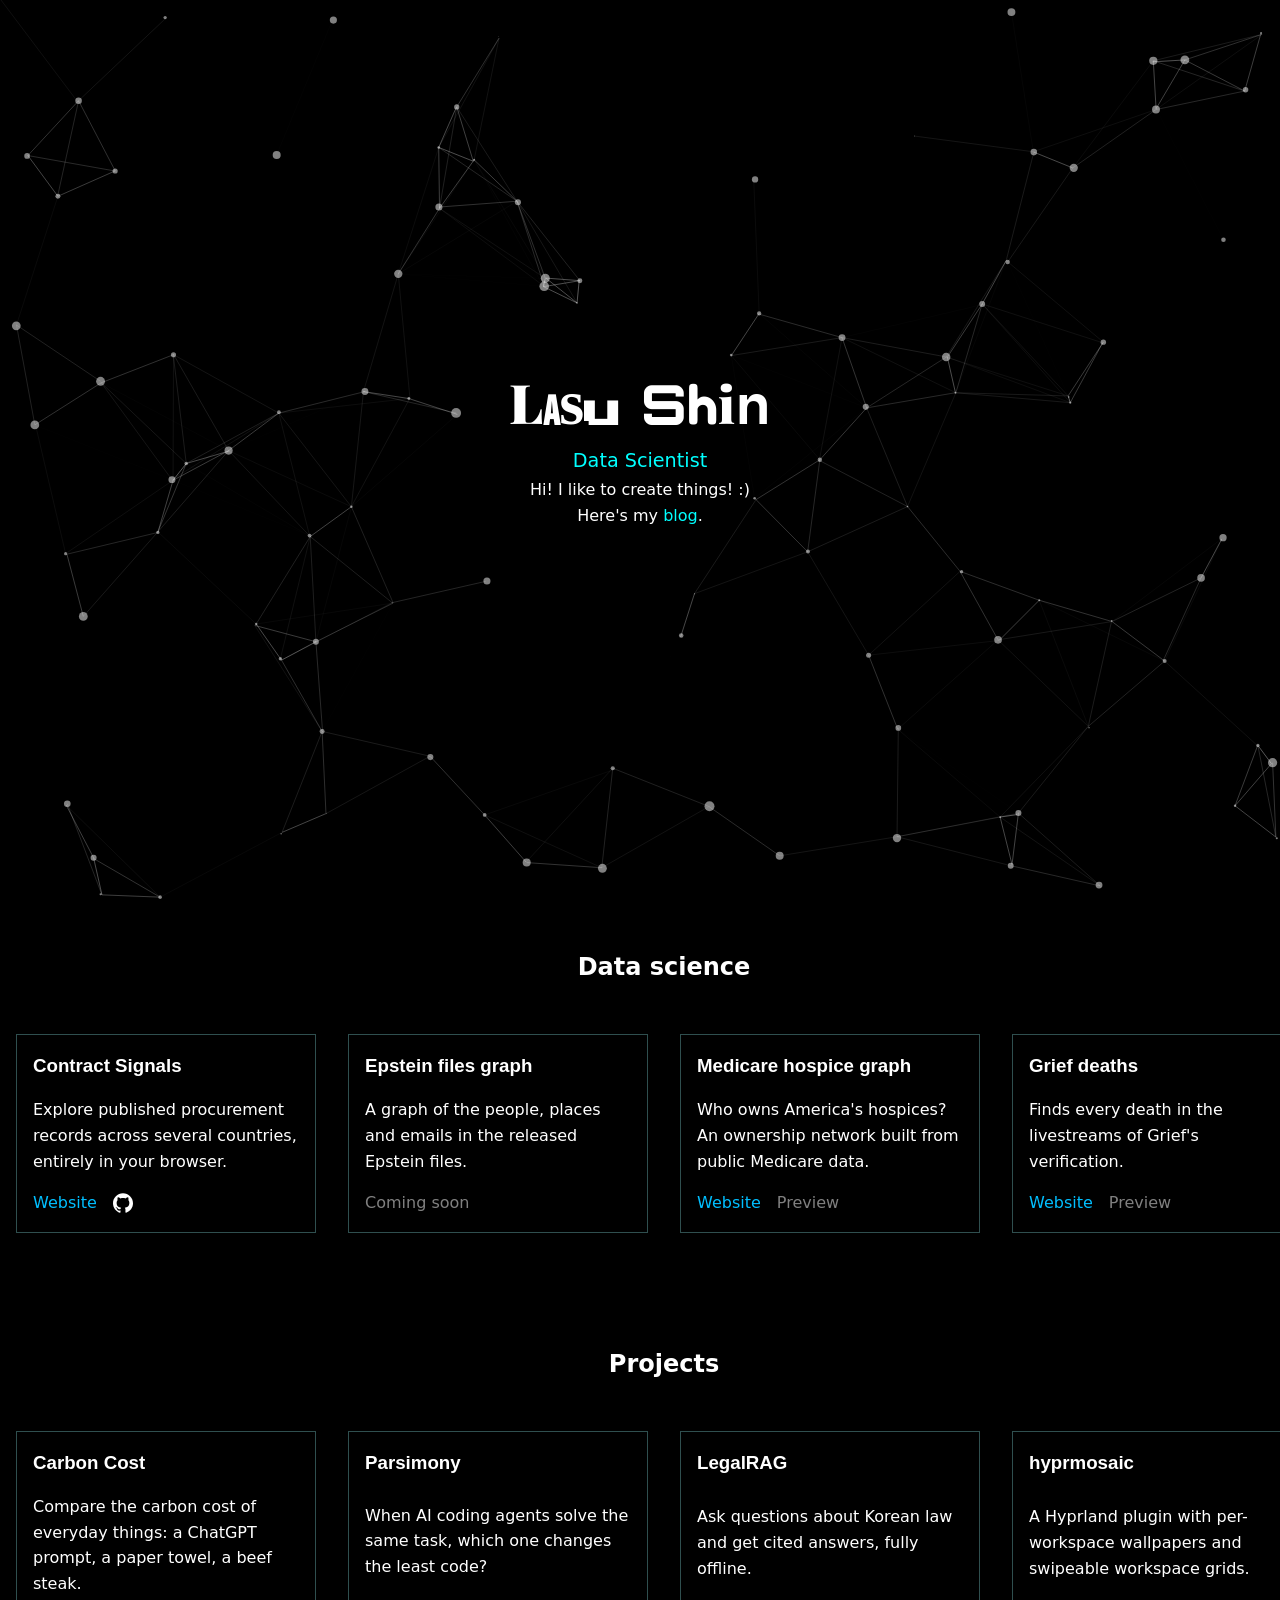
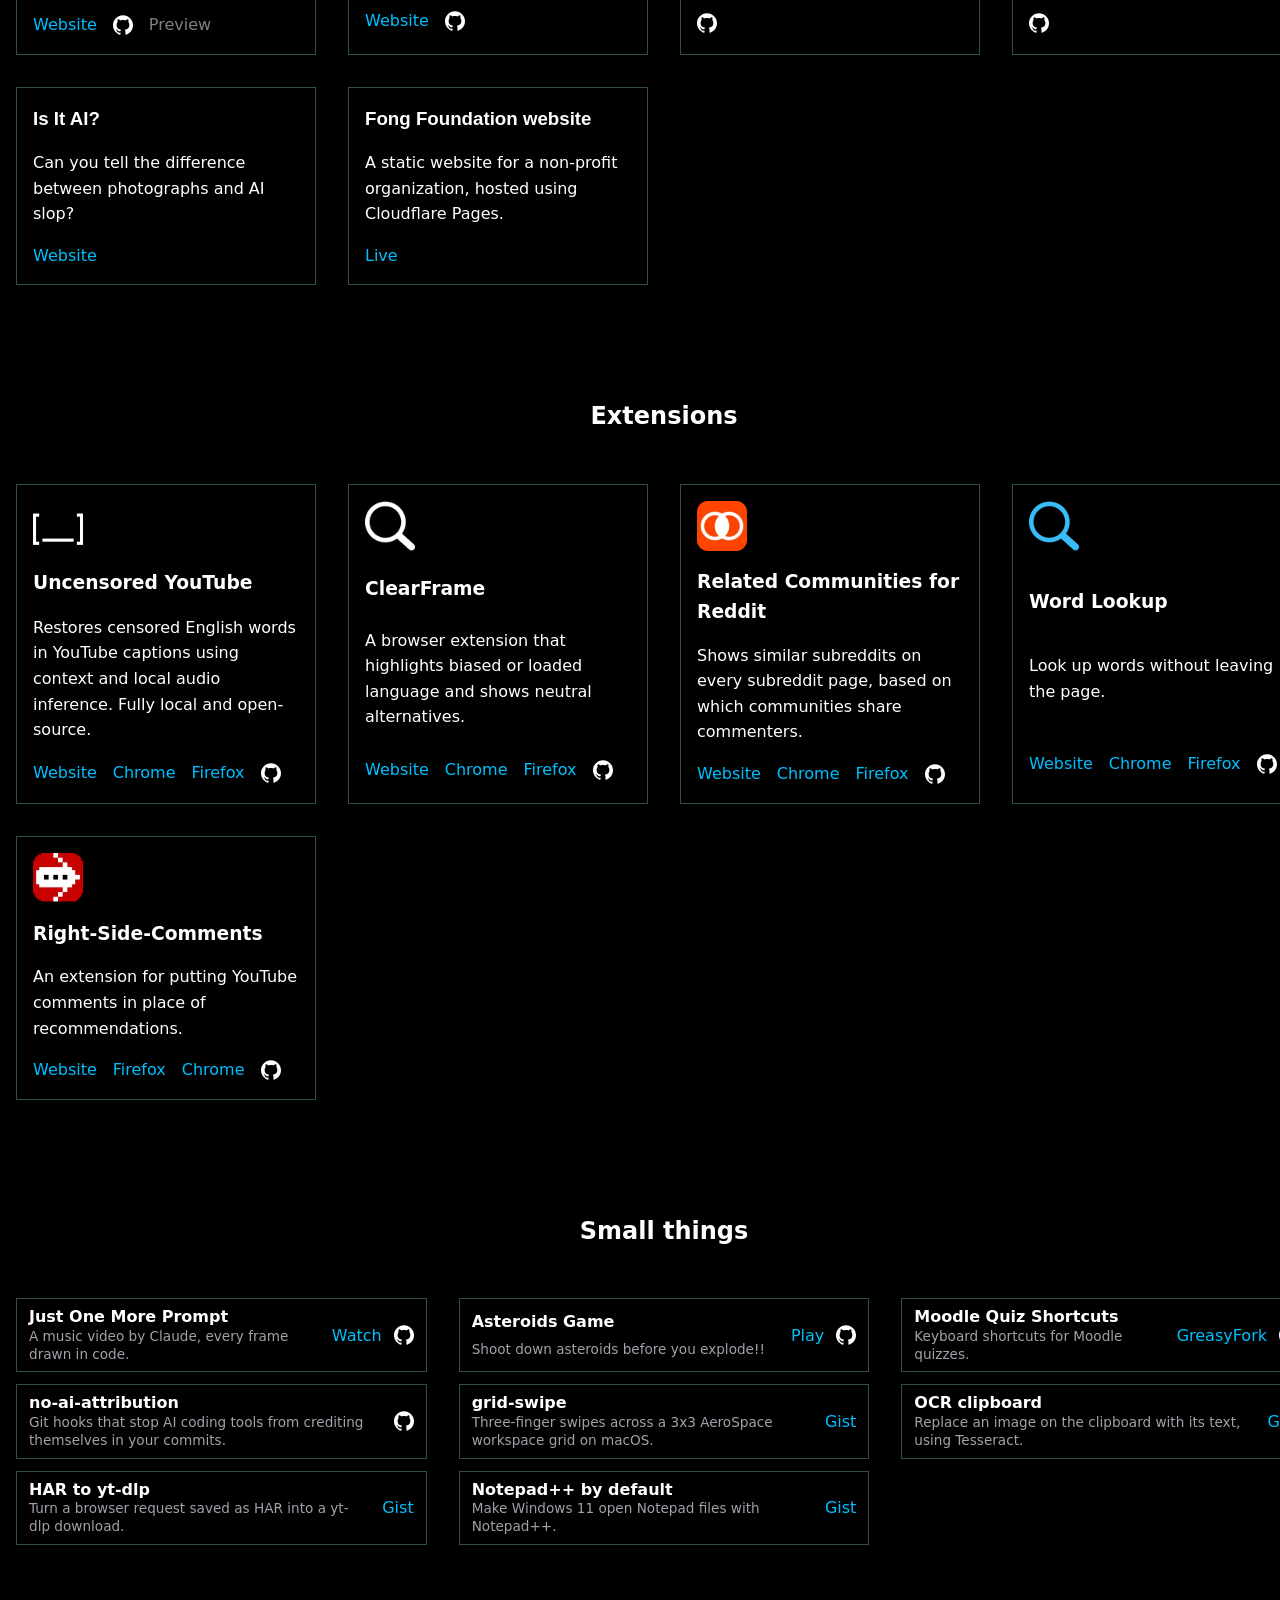
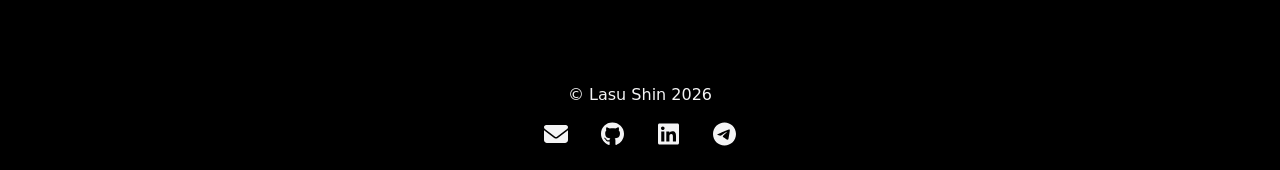
==== commit 0bb93151: "Normalize title letter size and baseline across fonts; rename Carbon Cost; trim project descriptions" ====
--- a/index.html
+++ b/index.html
@@ -65,14 +65,14 @@
             </article>
             <article class="project-card">
                 <h3 class="text-title">Epstein files graph</h3>
-                <p>A graph of the people, places and emails in the released Epstein files, with every link traced back to its source documents.</p>
+                <p>A graph of the people, places and emails in the released Epstein files.</p>
                 <div class="project-links">
                     <span class="project-link-soon">Coming soon</span>
                 </div>
             </article>
             <article class="project-card">
                 <h3 class="text-title">Medicare hospice graph</h3>
-                <p>Who owns America's hospices? An ownership network built from public Medicare data, showing the owners behind many providers at once.</p>
+                <p>Who owns America's hospices? An ownership network built from public Medicare data.</p>
                 <div class="project-links">
                     <a href="https://caregraph.lasu.dev" target="_blank" rel="noreferrer">Website</a>
                     <span class="project-link-soon">Preview</span>
@@ -80,7 +80,7 @@
             </article>
             <article class="project-card">
                 <h3 class="text-title">Grief deaths</h3>
-                <p>Finds every death in the livestreams of Grief's verification, the hardest Geometry Dash level, and charts where they happened.</p>
+                <p>Finds every death in the livestreams of Grief's verification.</p>
                 <div class="project-links">
                     <a href="https://grief.lasu.dev" target="_blank" rel="noreferrer">Website</a>
                     <span class="project-link-soon">Preview</span>
@@ -94,17 +94,17 @@
 
         <div class="project-grid">
             <article class="project-card">
-                <h3 class="text-title">carboncost.me</h3>
+                <h3 class="text-title">Carbon Cost</h3>
                 <p>Compare the carbon cost of everyday things: a ChatGPT prompt, a paper towel, a beef steak.</p>
                 <div class="project-links">
                     <a href="https://carboncost.me" target="_blank" rel="noreferrer">Website</a>
-                    <a class="github-link" href="https://github.com/La5u/carboncost" target="_blank" rel="noreferrer" aria-label="carboncost.me GitHub repository"><span class="sr-only">GitHub</span></a>
+                    <a class="github-link" href="https://github.com/La5u/carboncost" target="_blank" rel="noreferrer" aria-label="Carbon Cost GitHub repository"><span class="sr-only">GitHub</span></a>
                     <span class="project-link-soon">Preview</span>
                 </div>
             </article>
             <article class="project-card">
                 <h3 class="text-title">Parsimony</h3>
-                <p>A benchmark for AI coding agents: when AI coding agents solve the same task, which one changes the least code?</p>
+                <p>When AI coding agents solve the same task, which one changes the least code?</p>
                 <div class="project-links">
                     <a href="https://parsimony.lasu.dev" target="_blank" rel="noreferrer">Website</a>
                     <a class="github-link" href="https://github.com/La5u/Parsimony" target="_blank" rel="noreferrer" aria-label="Parsimony GitHub repository"><span class="sr-only">GitHub</span></a>
@@ -112,7 +112,7 @@
             </article>
             <article class="project-card">
                 <h3 class="text-title">LegalRAG</h3>
-                <p>Ask questions about Korean law and get cited answers, fully offline: no document leaves your machine.</p>
+                <p>Ask questions about Korean law and get cited answers, fully offline.</p>
                 <div class="project-links">
                     <a class="github-link" href="https://github.com/La5u/LegalRAG" target="_blank" rel="noreferrer" aria-label="LegalRAG GitHub repository"><span class="sr-only">GitHub</span></a>
                 </div>
--- a/styles.css
+++ b/styles.css
@@ -299,6 +299,13 @@
     line-height: 1.2;
 }
 
+/* Zero line height keeps the heading's height steady while letter sizes change. */
+#name span {
+    display: inline-block;
+    line-height: 0;
+    white-space: pre;
+}
+
 .small-grid {
     display: grid;
     grid-template-columns: repeat(auto-fill, minmax(min(100%, 400px), 1fr));
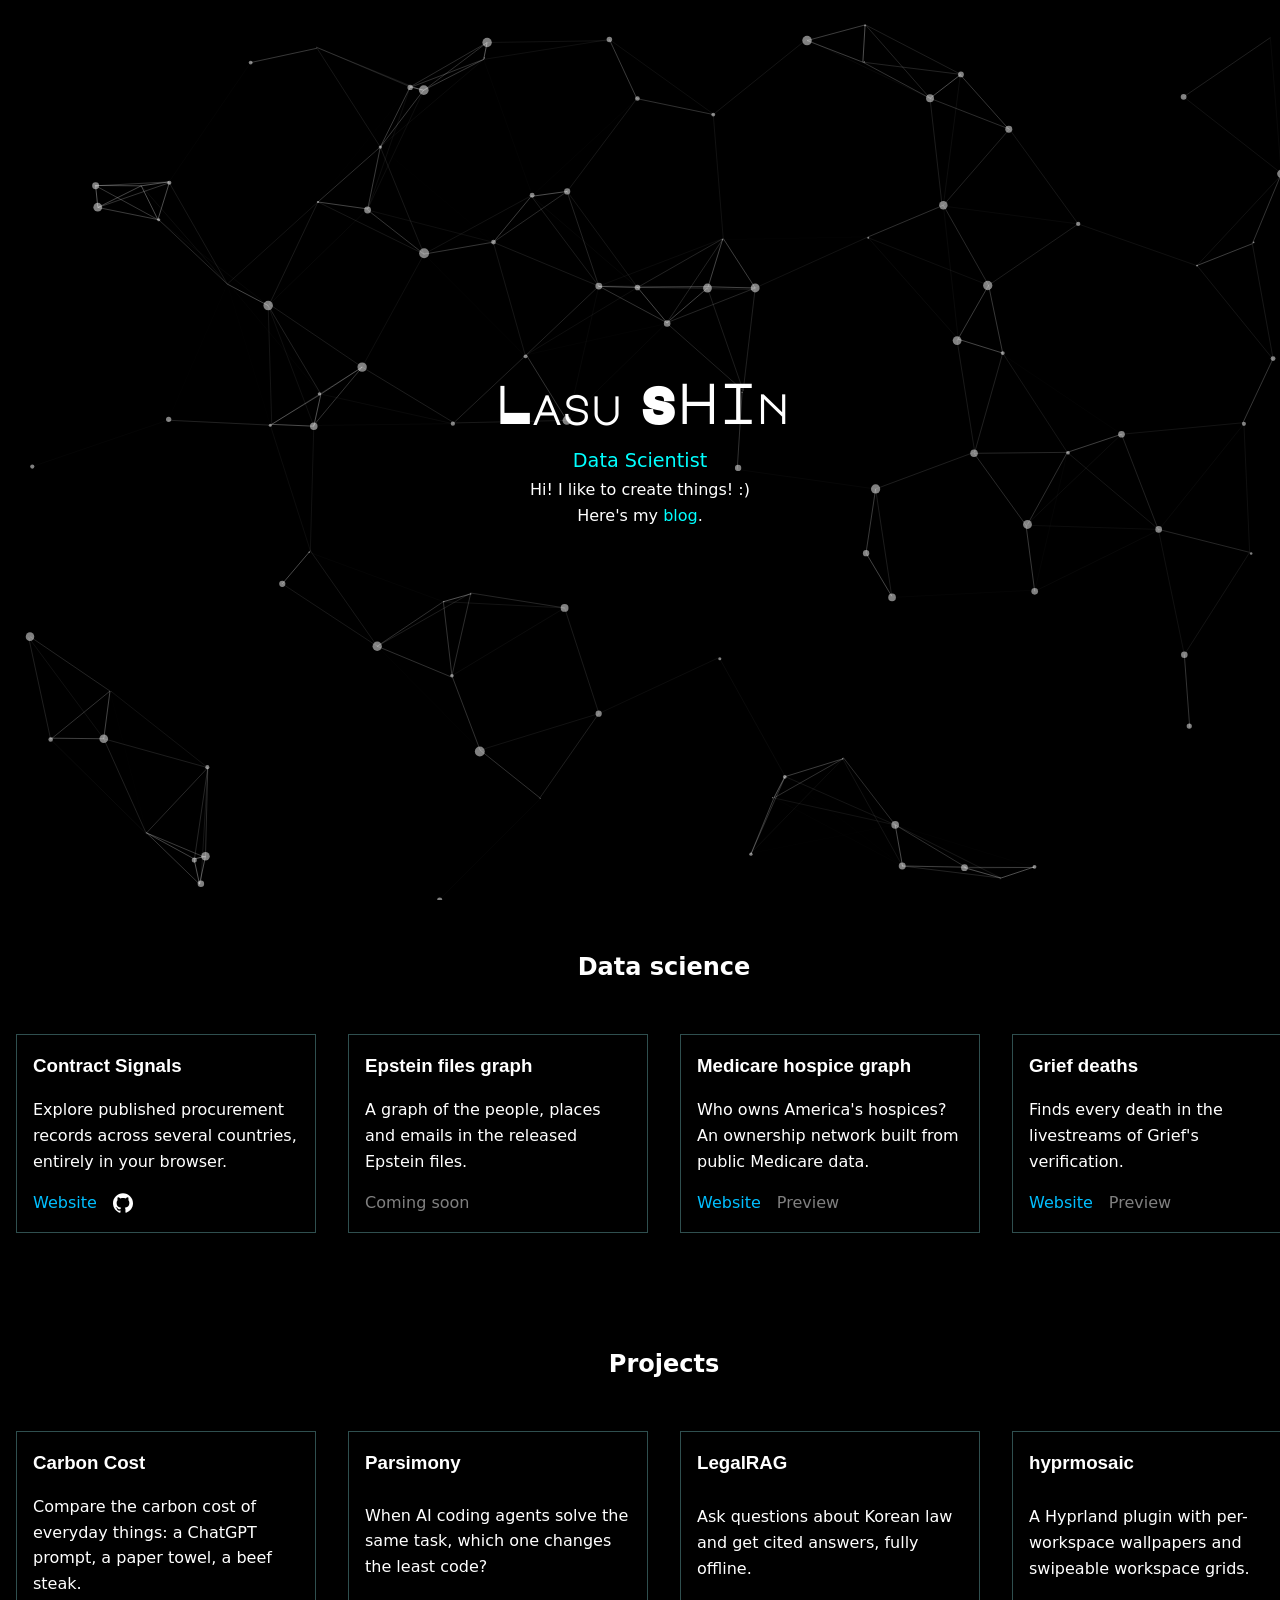
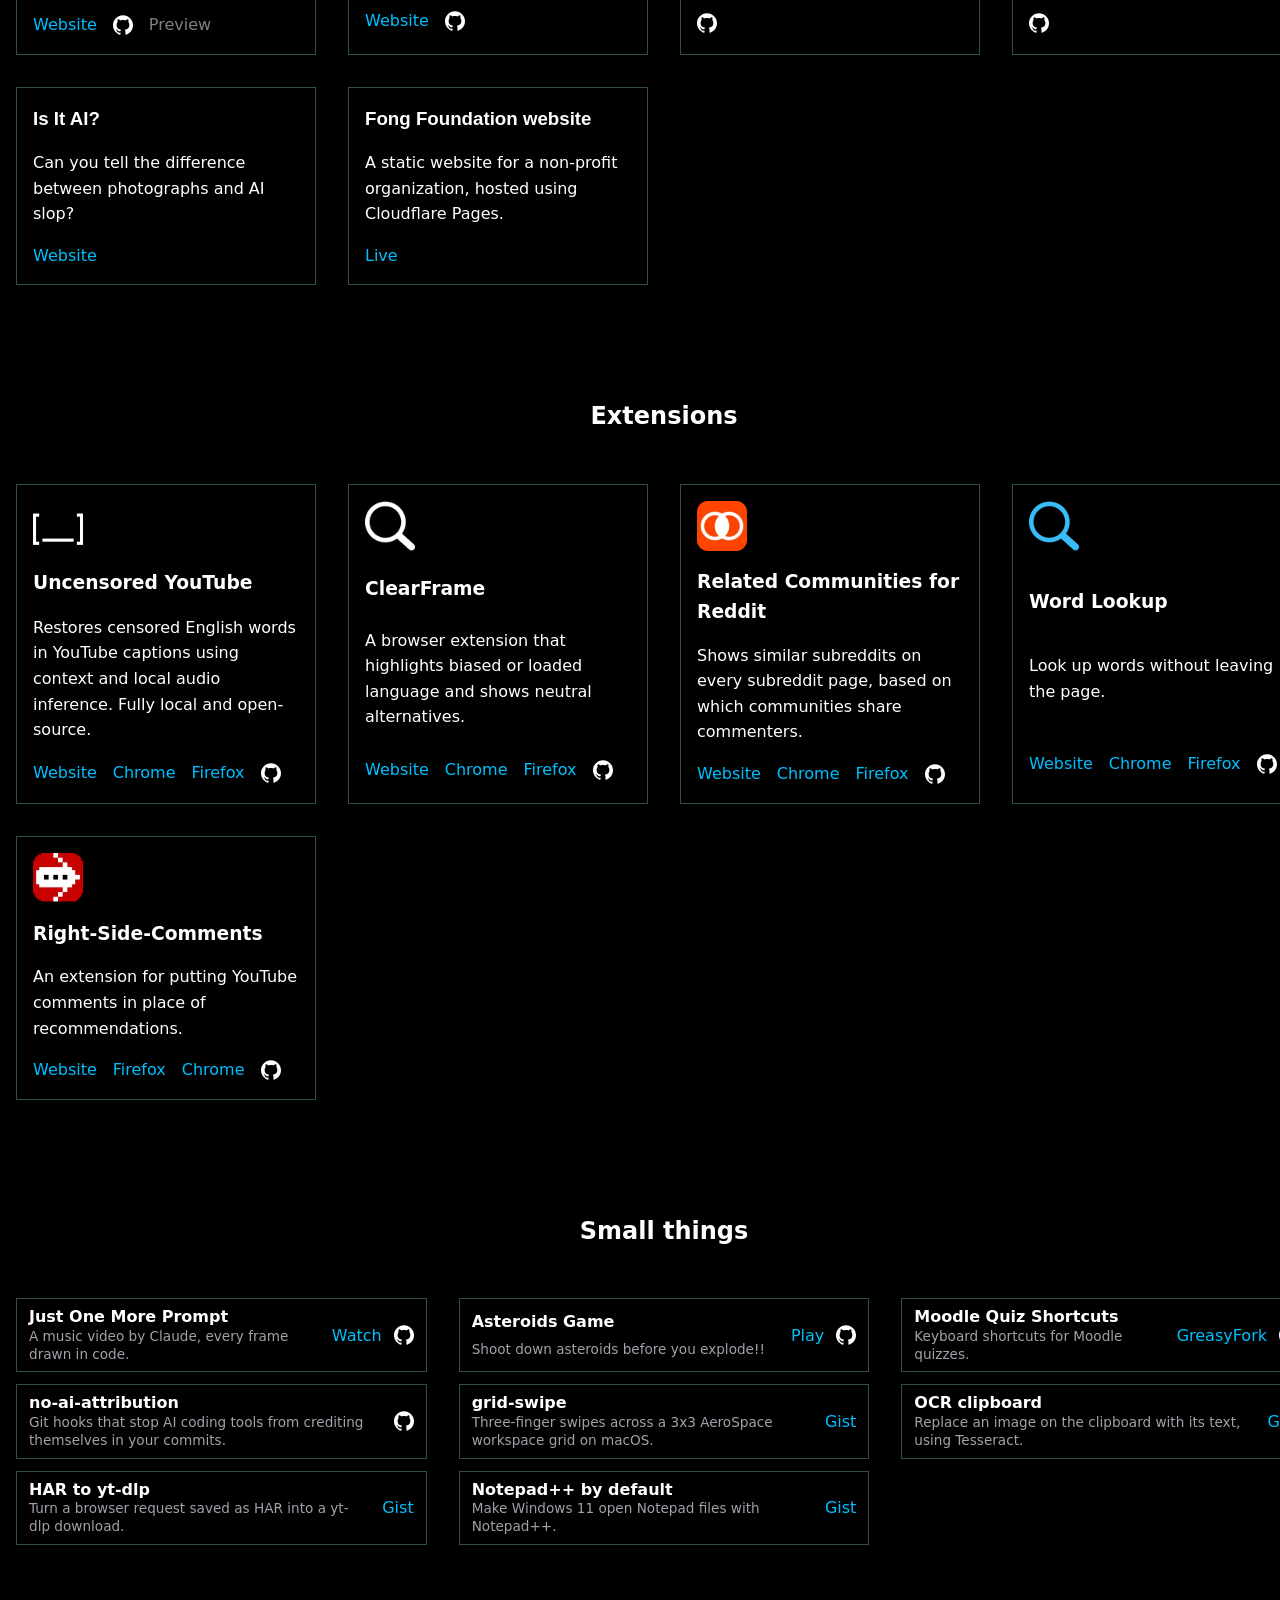
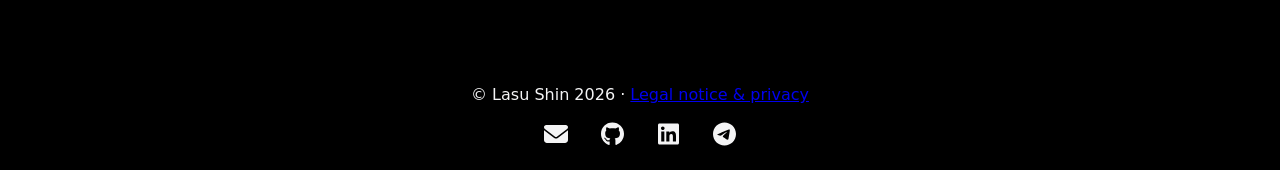
==== commit 54264b92: "Add legal notice and privacy page, link it site-wide" ====
--- a/index.html
+++ b/index.html
@@ -275,7 +275,7 @@
 
     </main>
     <footer class="site-footer">
-        <p class="copyright">© Lasu Shin <span data-current-year>2026</span></p>
+        <p class="copyright">© Lasu Shin <span data-current-year>2026</span> · <a href="/legal/">Legal notice &amp; privacy</a></p>
         <nav class="social-links">
 
             <a href="mailto:lasushin@proton.me" class="social-icon" aria-label="Email Lasu Shin">
